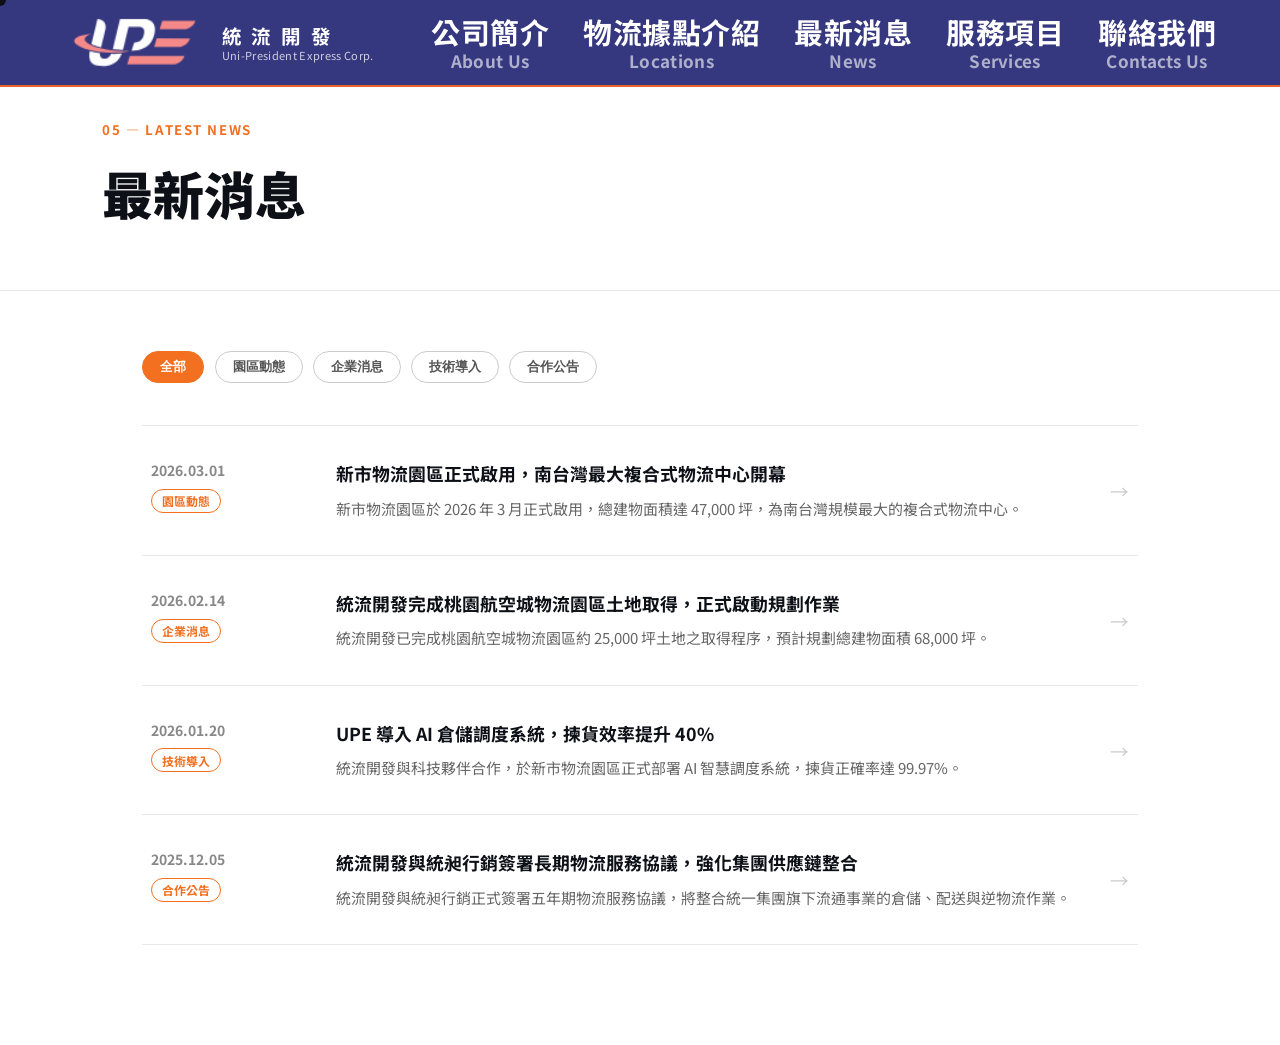
==== news.html @ 0b2dd9fd "Redesign news section: separate page, remove modal, add filter - Replace modal popup with news.html " ====
<!DOCTYPE html>
<html lang="zh-TW">
<head>
    <meta charset="UTF-8">
    <meta name="viewport" content="width=device-width, initial-scale=1.0">
    <title>最新消息 | 統流開發</title>
    <link rel="preconnect" href="https://fonts.googleapis.com">
    <link rel="preconnect" href="https://fonts.gstatic.com" crossorigin>
    <link href="https://fonts.googleapis.com/css2?family=Noto+Sans+TC:wght@300;400;500;700;900&display=swap" rel="stylesheet">
    <link rel="stylesheet" href="style.css">
    <style>
        .news-page-hero {
            padding: 120px 8% 60px;
            border-bottom: 1px solid #e5e7eb;
        }
        .news-page-hero .section-tag {
            font-size: 0.78rem;
            font-weight: 700;
            letter-spacing: 0.12em;
            color: var(--accent-orange);
            display: block;
            margin-bottom: 1rem;
        }
        .news-page-hero h1 {
            font-size: 3rem;
            font-weight: 900;
            color: var(--text-main);
        }
        .news-page-body {
            padding: 60px 8% 100px;
            max-width: 1200px;
            margin: 0 auto;
        }
        .news-filter {
            display: flex;
            gap: 0.6rem;
            margin-bottom: 2.5rem;
            flex-wrap: wrap;
        }
        .news-filter-btn {
            font-size: 0.78rem;
            font-weight: 700;
            padding: 0.35rem 1rem;
            border-radius: 20px;
            border: 1px solid #ccc;
            background: transparent;
            color: #555;
            cursor: pointer;
            transition: all 0.2s;
        }
        .news-filter-btn.active,
        .news-filter-btn:hover {
            background: var(--accent-orange);
            border-color: var(--accent-orange);
            color: #fff;
        }
        .news-full-list { list-style: none; padding: 0; }
        .news-full-item {
            border-bottom: 1px solid #e5e7eb;
        }
        .news-full-item:first-child { border-top: 1px solid #e5e7eb; }
        .news-full-link {
            display: flex;
            align-items: flex-start;
            gap: 1.5rem;
            padding: 2rem 0.5rem;
            text-decoration: none;
            color: inherit;
            transition: background 0.2s;
        }
        .news-full-link:hover { background: #f8f8f8; }
        .news-full-meta {
            flex: 0 0 160px;
            display: flex;
            flex-direction: column;
            gap: 0.5rem;
        }
        .news-full-date {
            font-size: 0.82rem;
            font-weight: 700;
            color: #888;
        }
        .news-full-tag {
            display: inline-block;
            font-size: 0.7rem;
            font-weight: 700;
            color: var(--accent-orange);
            border: 1px solid var(--accent-orange);
            padding: 0.15rem 0.6rem;
            border-radius: 20px;
            white-space: nowrap;
            width: fit-content;
        }
        .news-full-content { flex: 1; }
        .news-full-title {
            font-size: 1.05rem;
            font-weight: 700;
            color: var(--text-main);
            margin-bottom: 0.5rem;
            line-height: 1.5;
        }
        .news-full-excerpt {
            font-size: 0.88rem;
            color: #666;
            line-height: 1.7;
        }
        .news-full-arrow {
            flex: 0 0 auto;
            font-size: 1.1rem;
            color: #ccc;
            align-self: center;
            transition: color 0.2s, transform 0.2s;
        }
        .news-full-link:hover .news-full-arrow {
            color: var(--accent-orange);
            transform: translateX(4px);
        }

        /* Article Detail */
        .news-article {
            display: none;
            padding: 60px 8% 100px;
            max-width: 860px;
            margin: 0 auto;
        }
        .news-article.active { display: block; }
        .news-article-back {
            display: inline-block;
            font-size: 0.82rem;
            font-weight: 700;
            color: var(--accent-blue);
            text-decoration: none;
            margin-bottom: 2.5rem;
            letter-spacing: 0.05em;
        }
        .news-article-back:hover { color: var(--accent-orange); }
        .news-article-date { font-size: 0.82rem; color: #888; font-weight: 700; margin-bottom: 0.5rem; }
        .news-article-tag {
            display: inline-block;
            font-size: 0.7rem;
            font-weight: 700;
            color: var(--accent-orange);
            border: 1px solid var(--accent-orange);
            padding: 0.15rem 0.6rem;
            border-radius: 20px;
            margin-bottom: 1.5rem;
        }
        .news-article h2 {
            font-size: 1.8rem;
            font-weight: 900;
            line-height: 1.4;
            margin-bottom: 2rem;
            color: var(--text-main);
        }
        .news-article-body {
            font-size: 1rem;
            line-height: 1.9;
            color: #333;
            border-top: 2px solid var(--accent-orange);
            padding-top: 2rem;
        }

        @media (max-width: 768px) {
            .news-page-hero { padding: 100px 5% 40px; }
            .news-page-hero h1 { font-size: 2rem; }
            .news-page-body { padding: 40px 5% 80px; }
            .news-full-link { flex-wrap: wrap; gap: 0.8rem; }
            .news-full-meta { flex: 1 1 100%; flex-direction: row; align-items: center; gap: 1rem; }
            .news-full-arrow { display: none; }
            .news-article { padding: 40px 5% 80px; }
            .news-article h2 { font-size: 1.3rem; }
        }
    </style>
</head>
<body>

    <div id="custom-cursor"></div>

    <nav>
        <div class="logo-container">
            <img src="images/logo2.png" alt="統流開發 UPE" class="logo-img">
            <div class="logo-text">
                <span class="logo-zh">統 流 開 發</span>
                <span class="logo-en">Uni-President Express Corp.</span>
            </div>
        </div>
        <div class="nav-menu" id="nav-menu">
            <a href="index.html#about"><span class="nav-zh">公司簡介</span><span class="nav-en">About Us</span></a>
            <a href="index.html#locations"><span class="nav-zh">物流據點介紹</span><span class="nav-en">Locations</span></a>
            <a href="news.html"><span class="nav-zh">最新消息</span><span class="nav-en">News</span></a>
            <a href="index.html#tech"><span class="nav-zh">服務項目</span><span class="nav-en">Services</span></a>
            <a href="index.html#contact"><span class="nav-zh">聯絡我們</span><span class="nav-en">Contacts Us</span></a>
        </div>
        <button id="nav-toggle" class="nav-toggle" aria-label="開啟選單">
            <span></span>
            <span></span>
            <span></span>
        </button>
    </nav>

    <!-- News List View -->
    <div id="news-list-view">
        <div class="news-page-hero">
            <span class="section-tag">05 — LATEST NEWS</span>
            <h1>最新消息</h1>
        </div>
        <div class="news-page-body">
            <div class="news-filter">
                <button class="news-filter-btn active" data-filter="all">全部</button>
                <button class="news-filter-btn" data-filter="園區動態">園區動態</button>
                <button class="news-filter-btn" data-filter="企業消息">企業消息</button>
                <button class="news-filter-btn" data-filter="技術導入">技術導入</button>
                <button class="news-filter-btn" data-filter="合作公告">合作公告</button>
            </div>
            <ul class="news-full-list">
                <li class="news-full-item" data-category="園區動態">
                    <a href="#n1" class="news-full-link">
                        <div class="news-full-meta">
                            <span class="news-full-date">2026.03.01</span>
                            <span class="news-full-tag">園區動態</span>
                        </div>
                        <div class="news-full-content">
                            <div class="news-full-title">新市物流園區正式啟用，南台灣最大複合式物流中心開幕</div>
                            <div class="news-full-excerpt">新市物流園區於 2026 年 3 月正式啟用，總建物面積達 47,000 坪，為南台灣規模最大的複合式物流中心。</div>
                        </div>
                        <span class="news-full-arrow">→</span>
                    </a>
                </li>
                <li class="news-full-item" data-category="企業消息">
                    <a href="#n2" class="news-full-link">
                        <div class="news-full-meta">
                            <span class="news-full-date">2026.02.14</span>
                            <span class="news-full-tag">企業消息</span>
                        </div>
                        <div class="news-full-content">
                            <div class="news-full-title">統流開發完成桃園航空城物流園區土地取得，正式啟動規劃作業</div>
                            <div class="news-full-excerpt">統流開發已完成桃園航空城物流園區約 25,000 坪土地之取得程序，預計規劃總建物面積 68,000 坪。</div>
                        </div>
                        <span class="news-full-arrow">→</span>
                    </a>
                </li>
                <li class="news-full-item" data-category="技術導入">
                    <a href="#n3" class="news-full-link">
                        <div class="news-full-meta">
                            <span class="news-full-date">2026.01.20</span>
                            <span class="news-full-tag">技術導入</span>
                        </div>
                        <div class="news-full-content">
                            <div class="news-full-title">UPE 導入 AI 倉儲調度系統，揀貨效率提升 40%</div>
                            <div class="news-full-excerpt">統流開發與科技夥伴合作，於新市物流園區正式部署 AI 智慧調度系統，揀貨正確率達 99.97%。</div>
                        </div>
                        <span class="news-full-arrow">→</span>
                    </a>
                </li>
                <li class="news-full-item" data-category="合作公告">
                    <a href="#n4" class="news-full-link">
                        <div class="news-full-meta">
                            <span class="news-full-date">2025.12.05</span>
                            <span class="news-full-tag">合作公告</span>
                        </div>
                        <div class="news-full-content">
                            <div class="news-full-title">統流開發與統昶行銷簽署長期物流服務協議，強化集團供應鏈整合</div>
                            <div class="news-full-excerpt">統流開發與統昶行銷正式簽署五年期物流服務協議，將整合統一集團旗下流通事業的倉儲、配送與逆物流作業。</div>
                        </div>
                        <span class="news-full-arrow">→</span>
                    </a>
                </li>
            </ul>
        </div>
    </div>

    <!-- Article Detail Views -->
    <div id="n1" class="news-article">
        <a href="news.html" class="news-article-back">← 返回最新消息</a>
        <div class="news-article-date">2026.03.01</div>
        <span class="news-article-tag">園區動態</span>
        <h2>新市物流園區正式啟用，南台灣最大複合式物流中心開幕</h2>
        <div class="news-article-body">
            <p>新市物流園區於 2026 年 3 月正式啟用，總建物面積達 47,000 坪，為南台灣規模最大的複合式物流中心。園區整合常溫、低溫與電商倉儲功能，並全面導入自動化設備，預計每日可處理逾 50 萬件貨物，大幅提升區域物流效能。</p>
        </div>
    </div>

    <div id="n2" class="news-article">
        <a href="news.html" class="news-article-back">← 返回最新消息</a>
        <div class="news-article-date">2026.02.14</div>
        <span class="news-article-tag">企業消息</span>
        <h2>統流開發完成桃園航空城物流園區土地取得，正式啟動規劃作業</h2>
        <div class="news-article-body">
            <p>統流開發已完成桃園航空城物流園區約 25,000 坪土地之取得程序，預計規劃總建物面積 68,000 坪，鄰近桃園國際機場，可提供空陸聯運服務，目標於 2028 年竣工啟用。</p>
        </div>
    </div>

    <div id="n3" class="news-article">
        <a href="news.html" class="news-article-back">← 返回最新消息</a>
        <div class="news-article-date">2026.01.20</div>
        <span class="news-article-tag">技術導入</span>
        <h2>UPE 導入 AI 倉儲調度系統，揀貨效率提升 40%</h2>
        <div class="news-article-body">
            <p>統流開發與科技夥伴合作，於新市物流園區正式部署 AI 智慧調度系統，透過即時資料分析優化貨物動線配置，揀貨正確率達 99.97%，整體作業效率較傳統模式提升約 40%。</p>
        </div>
    </div>

    <div id="n4" class="news-article">
        <a href="news.html" class="news-article-back">← 返回最新消息</a>
        <div class="news-article-date">2025.12.05</div>
        <span class="news-article-tag">合作公告</span>
        <h2>統流開發與統昶行銷簽署長期物流服務協議，強化集團供應鏈整合</h2>
        <div class="news-article-body">
            <p>統流開發與統昶行銷正式簽署五年期物流服務協議，將整合統一集團旗下流通事業的倉儲、配送與逆物流作業，預計可降低整體供應鏈成本約 18%，並提升門市補貨準時率至 99% 以上。</p>
        </div>
    </div>

    <script>
        // 游標
        const cursor = document.getElementById('custom-cursor');
        document.addEventListener('mousemove', (e) => {
            cursor.style.left = e.clientX + 'px';
            cursor.style.top = e.clientY + 'px';
        });

        // 漢堡選單
        const navToggle = document.getElementById('nav-toggle');
        const navMenu   = document.getElementById('nav-menu');
        const navEl     = document.querySelector('nav');
        if (navToggle && navMenu) {
            navToggle.addEventListener('click', () => {
                const isOpen = navMenu.classList.toggle('open');
                navToggle.classList.toggle('open', isOpen);
                if (navEl) navEl.classList.toggle('menu-open', isOpen);
                navToggle.setAttribute('aria-expanded', String(isOpen));
                document.body.style.overflow = isOpen ? 'hidden' : '';
            });
            navMenu.querySelectorAll('a').forEach(link => {
                link.addEventListener('click', () => {
                    navMenu.classList.remove('open');
                    navToggle.classList.remove('open');
                    if (navEl) navEl.classList.remove('menu-open');
                    document.body.style.overflow = '';
                });
            });
        }

        // Hash routing: show article or list
        function route() {
            const hash = window.location.hash;
            const listView = document.getElementById('news-list-view');
            const articles = document.querySelectorAll('.news-article');
            const target = hash ? document.querySelector(hash + '.news-article') : null;

            if (target) {
                listView.style.display = 'none';
                articles.forEach(a => a.classList.remove('active'));
                target.classList.add('active');
                window.scrollTo(0, 0);
            } else {
                listView.style.display = '';
                articles.forEach(a => a.classList.remove('active'));
            }
        }

        window.addEventListener('hashchange', route);
        route();

        // Category filter
        document.querySelectorAll('.news-filter-btn').forEach(btn => {
            btn.addEventListener('click', () => {
                document.querySelectorAll('.news-filter-btn').forEach(b => b.classList.remove('active'));
                btn.classList.add('active');
                const filter = btn.dataset.filter;
                document.querySelectorAll('.news-full-item').forEach(item => {
                    item.style.display = (filter === 'all' || item.dataset.category === filter) ? '' : 'none';
                });
            });
        });
    </script>
</body>
</html>
---- style.css ----
html {
    font-size: 17px;
    overflow-x: hidden; /* 根層級鎖住橫向溢出，所有尺寸無右側白邊 */
    max-width: 100%;
}

:root {
    --bg-color: #FFFFFF;
    --text-main: #0D1117;
    --accent-blue: #1A3E96;
    --accent-orange: #F37021;
    --text-secondary: #64748B;
    --border-light: rgba(0,0,0,0.08);
    --transition-smooth: all 0.6s cubic-bezier(0.16, 1, 0.3, 1);
}

* { margin: 0; padding: 0; box-sizing: border-box; cursor: none; }

body {
    background-color: var(--bg-color);
    color: var(--text-main);
    font-family: 'Noto Sans TC', sans-serif;
    overflow-x: hidden;
    max-width: 100%;
    width: 100%;
    -webkit-font-smoothing: antialiased;
}

main {
    width: 100%;
    overflow-x: hidden;
}

/* ── Custom Cursor ── */
#custom-cursor {
    position: fixed; width: 12px; height: 12px;
    background: var(--text-main); border-radius: 50%;
    pointer-events: none; z-index: 10000;
    transition: transform 0.15s ease-out;
    transform: translate(-50%, -50%);
}
#custom-cursor.hovered {
    transform: translate(-50%, -50%) scale(6);
    mix-blend-mode: difference; background: white;
}

/* ── Nav ── */
nav {
    position: fixed; top: 0; width: 100%; padding: 0.6rem 5%; min-height: 68px;
    display: flex; justify-content: space-between; align-items: center;
    z-index: 1000; background: rgba(48,50,123,0.97);
    backdrop-filter: blur(15px);
    border-bottom: 2px solid #E8622A;
    color: #FFFFFF;
}
.logo-container { height: 65px; display: flex; align-items: center; gap: 0.8rem; }
.logo-img { height: 60px; width: auto; object-fit: contain; mix-blend-mode: screen; display: block; }
.logo-text { display: flex; flex-direction: column; justify-content: center; }
.logo-zh { font-size: 1.15rem; font-weight: 700; color: #FFFFFF; letter-spacing: 0.15em; line-height: 1.3; }
.logo-en { font-size: 0.65rem; color: rgba(255,255,255,0.75); letter-spacing: 0.03em; line-height: 1.3; }
.nav-menu { display: flex; gap: 2rem; font-weight: 700; letter-spacing: 0.5px; }
.nav-menu a { text-decoration: none; color: #FFFFFF; transition: 0.3s; position: relative; display: flex; flex-direction: column; align-items: center; }
.nav-menu a .nav-zh { font-size: 1.7rem; line-height: 1.3; }
.nav-menu a .nav-en { font-size: 1rem; line-height: 1.3; opacity: 0.6; letter-spacing: 0.3px; }
.nav-menu a::after { content: ''; position: absolute; bottom: -5px; left: 0; width: 0; height: 2px; background: var(--accent-orange); transition: 0.3s; }
.nav-menu a:hover::after { width: 100%; }

/* ── Nav Toggle (Hamburger) ── */
.nav-toggle {
    display: none;
    flex-direction: column;
    justify-content: space-between;
    width: 28px;
    height: 20px;
    background: none;
    border: none;
    padding: 0;
    z-index: 1001;
    cursor: pointer;
    flex-shrink: 0;
}
.nav-toggle span {
    display: block;
    width: 100%;
    height: 2px;
    background: #FFFFFF;
    transition: all 0.3s ease;
    transform-origin: center;
}
.nav-toggle.open span:nth-child(1) { transform: translateY(9px) rotate(45deg); }
.nav-toggle.open span:nth-child(2) { opacity: 0; transform: scaleX(0); }
.nav-toggle.open span:nth-child(3) { transform: translateY(-9px) rotate(-45deg); }

/* Mobile fullscreen nav overlay */
nav.menu-open { z-index: 9000; }   /* 提升整個 nav 的堆疊層級，確保 overlay 蓋過所有頁面元素 */

.nav-menu.open {
    display: flex !important;
    position: fixed;
    top: 0;
    left: 0;
    width: 100%;
    height: 100vh;          /* 舊瀏覽器 fallback */
    height: 100dvh;         /* 現代瀏覽器：動態視窗高度，修正 iOS Safari 底部工具列問題 */
    background: rgba(48,50,123,0.98);
    backdrop-filter: blur(20px);
    -webkit-backdrop-filter: blur(20px);
    flex-direction: column;
    justify-content: center;
    align-items: center;
    gap: 2.5rem;
    z-index: 1000;          /* 在 nav.menu-open (9000) 的 stacking context 內 */
    font-size: 1.5rem;
    overflow-y: auto;
}
.nav-menu.open a { letter-spacing: 1px; }
.nav-menu.open a .nav-zh { font-size: 1.4rem; }
.nav-menu.open a .nav-en { font-size: 1rem; }

/* ── Global Section ── */
section { padding: 140px 10%; }
.section-tag {
    font-size: 0.8rem; font-weight: 600; color: #E8622A;
    margin-bottom: 1.5rem; display: block; letter-spacing: 0.2em; text-transform: uppercase;
}

/* ── Section 交替背景色 ── */
#about      { background: #FFFFFF; position: relative; }
#philosophy { background: #EEF2F7; position: relative; }
#news       { background: #FFFFFF; position: relative; }
#locations  { background: #EEF2F7; position: relative; }
.image-break { background: #1B2E4B; }

/* ── 品牌色漸層分隔線（以 div.section-divider 實作，絕對定位至 section 頂部） ── */
.section-divider {
    position: absolute;
    top: 0; left: 0; right: 0;
    height: 2px;
    background: linear-gradient(to right, #E8622A, #1B2E4B, transparent);
}

/* ── Section 標題色條容器 ── */
.section-header {
    padding-left: 20px;
    margin-bottom: 0;
}
.sh-orange { border-left: 4px solid #E8622A; }
.sh-blue   { border-left: 4px solid #1B2E4B; }

/* ── 1. Hero — Full Viewport Image ── */
.hero {
    position: relative;
    width: 100%;
    height: 100vh;
    min-height: 600px;
    overflow: hidden;
    padding: 0; /* 覆蓋全域 section { padding: 140px 10% }，避免左右白邊 */
}

/* 滿版背景圖 */
.hero-bg {
    position: absolute;
    inset: 0;
    width: 100%; height: 100%;
    object-fit: cover;
    object-position: center;
    z-index: 0;
}

/* 右側漸層遮罩，讓標題文字可讀 */
.hero-overlay {
    position: absolute;
    inset: 0;
    background: linear-gradient(
        to right,
        rgba(10, 20, 60, 0.55) 0%,
        rgba(10, 20, 60, 0.1) 55%,
        transparent 100%
    );
    z-index: 1;
}

/* 左側漸層遮罩（::before 偽元素，讓標題文字清晰可讀） */
.hero::before {
    content: '';
    position: absolute;
    top: 0;
    left: 0;
    width: 70%;
    height: 100%;
    background: linear-gradient(
        to right,
        rgba(10, 30, 60, 0.75) 0%,
        rgba(10, 30, 60, 0.45) 50%,
        transparent 100%
    );
    z-index: 1;
    pointer-events: none;
}

/* 標題：左側，錨定於視窗上方 1/3 處 */
.hero-title {
    position: absolute;
    top: 50%;
    left: max(60px, 6%);
    transform: translateY(-40%);
    text-align: left;
    z-index: 2;
    max-width: 100%;
    overflow: hidden;
    padding-left: 24px;
    padding-right: 24px;
    box-sizing: border-box;
}
.hero-title h1 {
    font-family: 'Noto Sans TC', sans-serif;
    font-size: clamp(1.6rem, 8vw, 4rem);
    font-weight: 900;
    line-height: 0.95;
    letter-spacing: -0.01em;
    text-transform: uppercase;
    color: #FFFFFF;
    text-shadow: 2px 2px 20px rgba(0,0,0,0.5);
}
.hero-line {
    display: block;
}
.hero-highlight {
    color: #3D9BE9;
    -webkit-text-fill-color: #3D9BE9;
    background: none;
    text-shadow: 0 0 40px rgba(61,155,233,0.5);
}

/* 底部白框資訊列 */
.hero-info-box {
    position: absolute;
    bottom: 2.5rem;
    left: 5%;
    right: 5%;
    z-index: 2;
    display: flex;
    align-items: center;
    gap: 2rem;
    background: rgba(255, 255, 255, 0.15);
    backdrop-filter: blur(16px);
    -webkit-backdrop-filter: blur(16px);
    border: 1px solid rgba(255, 255, 255, 0.45);
    border-radius: 16px;
    padding: 1.5rem 2rem;
    color: white;
}
.hero-subtitle {
    flex: 1;
    font-size: 0.9rem;
    font-weight: 700;
    line-height: 1.8;
    color: rgba(255, 255, 255, 0.88);
    border-right: 1px solid rgba(255,255,255,0.3);
    padding-right: 2rem;
    margin: 0;
}
.hero-stats {
    display: flex;
    gap: 2rem;
    flex-shrink: 0;
}

/* ── 2. About — Editorial Alternating Sections ── */
#about {
    padding: 140px 8%;
}
.editorial-section {
    display: grid;
    grid-template-columns: 1fr 1fr;
    gap: 6rem;
    align-items: center;
    margin-bottom: 100px;
}
.editorial-section:last-child { margin-bottom: 0; }

.editorial-01 .editorial-text { order: 1; }
.editorial-01 .editorial-image { order: 2; }
.editorial-02 .editorial-image { order: 1; }
.editorial-02 .editorial-text { order: 2; }

.editorial-text h2 {
    font-size: 2.2rem;
    line-height: 1.2;
    margin-bottom: 2rem;
    font-weight: 900;
}
.editorial-accent {
    color: var(--accent-blue);
    font-family: 'Noto Sans TC', sans-serif;
    font-style: italic;
    font-weight: 700;
}
.editorial-text p {
    font-size: 1.05rem;
    line-height: 2;
    color: var(--text-secondary);
    margin-bottom: 1.5rem;
}
.editorial-sub {
    font-size: 0.95rem;
    opacity: 0.6;
}

.editorial-image {
    border-radius: 12px;
    overflow: hidden;
    box-shadow: 0 20px 60px rgba(0,0,0,0.08);
}
.editorial-image img {
    width: 100%;
    height: 100%;
    object-fit: cover;
    display: block;
    aspect-ratio: 4/3;
    transition: transform 0.6s cubic-bezier(0.16, 1, 0.3, 1);
}
.editorial-image:hover img {
    transform: scale(1.05);
}

.mission-badge {
    margin-top: 2rem;
    padding: 1.5rem 2rem;
    background: #F8FAFC;
    border-left: 4px solid var(--accent-orange);
    font-size: 1.4rem;
    font-weight: 500;
    line-height: 1.6;
}
.highlight {
    color: var(--accent-blue);
    font-weight: 700;
    border-bottom: 4px solid rgba(243,112,33,0.2);
}

.editorial-list {
    list-style: disc;
    padding-left: 1.5rem;
    margin-top: 1.5rem;
}
.editorial-list li {
    font-size: 1.05rem;
    line-height: 2;
    color: var(--text-secondary);
    margin-bottom: 0.3rem;
}

.about-badges {
    display: flex;
    gap: 1rem;
    margin-top: 1.5rem;
}
.about-badge-item {
    font-size: 2rem;
    font-weight: 900;
    font-family: 'Noto Sans TC', sans-serif;
    color: var(--accent-blue);
    padding: 0.5rem 1.5rem;
    border: 2px solid var(--border-light);
    border-radius: 8px;
    letter-spacing: 1px;
}

/* ── 3. Accordion — Philosophy / Specs ── */
.accordion-section {
    padding: 140px 10%;
}
.accordion-section .section-tag {
    margin-bottom: 2rem;
}
.accordion-list {
    border-top: 1px solid var(--border-light);
}
.accordion-item {
    border-bottom: 1px solid var(--border-light);
}
.accordion-header {
    width: 100%;
    display: flex;
    justify-content: space-between;
    align-items: center;
    padding: 2rem 0;
    background: none;
    border: none;
    font-family: inherit;
    cursor: pointer;
    transition: var(--transition-smooth);
}
.accordion-header:hover {
    padding-left: 1rem;
}
.accordion-title {
    font-size: 1.8rem;
    font-weight: 700;
    color: var(--text-main);
    letter-spacing: 1px;
}
.accordion-icon {
    font-size: 2rem;
    font-weight: 300;
    color: var(--text-secondary);
    transition: transform 0.4s cubic-bezier(0.16, 1, 0.3, 1);
    line-height: 1;
    width: 40px;
    height: 40px;
    display: flex;
    align-items: center;
    justify-content: center;
    flex-shrink: 0;
}
.accordion-item.open .accordion-icon {
    transform: rotate(45deg);
}
.accordion-body {
    max-height: 0;
    overflow: hidden;
    transition: max-height 0.5s cubic-bezier(0.16, 1, 0.3, 1), padding 0.5s cubic-bezier(0.16, 1, 0.3, 1);
    padding: 0 0;
}
.accordion-item.open .accordion-body {
    max-height: 200px;
    padding: 0 0 2rem 0;
}
.accordion-body p {
    font-size: 1.1rem;
    line-height: 1.8;
    color: var(--text-secondary);
    max-width: 600px;
}

/* ── 4. Full-Width Image Break ── */
.image-break {
    position: relative;
    padding: 0;
    height: 50vh;
    min-height: 350px;
    overflow: hidden;
}
.image-break img {
    width: 100%;
    height: 100%;
    object-fit: cover;
    display: block;
}
.image-break-overlay {
    position: absolute;
    inset: 0;
    background: rgba(26, 62, 150, 0.15);
    pointer-events: none;
}

/* ── 5. Tech Gallery (marquee — unchanged) ── */
.tech-gallery { background: var(--text-main); color: white; overflow: hidden; padding: 100px 0; }
.tech-gallery h2 { text-align: center; font-size: 2.5rem; margin-bottom: 3rem; }
.tech-gallery .section-tag { text-align: center; color: var(--accent-orange); }

/* ── Facility Carousel ── */
.facility-carousel { position: relative; overflow: hidden; }
.facility-track { display: grid; }
.facility-slide {
    grid-area: 1 / 1;
    display: flex; flex-direction: column; align-items: center;
    gap: 1.5rem; padding: 0 2rem 1rem;
    opacity: 0; transition: opacity 0.8s ease;
    pointer-events: none;
}
.facility-slide.active { opacity: 1; pointer-events: auto; }
.facility-slide img {
    width: 100%; max-height: 420px; object-fit: cover;
    border-radius: 12px;
}
.facility-slide h4 {
    font-size: 1.4rem; font-weight: 700; color: var(--text-primary);
    margin: 0; text-align: center;
}
.facility-slide p {
    font-size: 1rem; color: var(--text-secondary);
    text-align: center; max-width: 600px; margin: 0;
}
.facility-dots {
    display: flex; justify-content: center; gap: 0.5rem; margin-top: 1.5rem;
}
.facility-dot {
    width: 8px; height: 8px; border-radius: 50%;
    background: rgba(255,255,255,0.3); cursor: pointer;
    transition: background 0.3s, transform 0.3s;
}
.facility-dot.active { background: var(--accent-orange); transform: scale(1.3); }

/* ── 6. Locations ── */
.locations-container { display: grid; grid-template-columns: 1fr 0.6fr 1.4fr; gap: 2rem; align-items: center; }
.location-list { display: flex; flex-direction: column; gap: 0.5rem; }
.park-card {
    background: white; padding: 1.2rem; border: 1px solid var(--border-light);
    border-radius: 4px; display: flex; justify-content: space-between; align-items: center;
    transition: var(--transition-smooth); text-decoration: none; color: inherit;
}
.park-card:hover, .park-card.active {
    border-color: var(--accent-orange); transform: translateX(10px);
    background: #fdfdfd; box-shadow: 0 10px 30px rgba(0,0,0,0.05);
}
.park-name h4 { font-size: 1rem; margin-bottom: 0; }
.park-en { flex: 1; font-size: 0.78rem; color: var(--text-secondary); text-align: center; padding: 0 0.5rem; }
.badge { font-size: 0.7rem; font-weight: 700; padding: 0.3rem 0.6rem; border-radius: 20px; background: #F1F5F9; }
.badge.highlight { background: var(--accent-orange); color: white; }

/* ── Taiwan Map ── */
.map-wrapper {
    display: flex;
    flex-direction: column;
    align-items: center;
    justify-content: flex-start;
    padding: 0;
}
#taiwan-svg {
    width: 100%;
    max-width: 260px;
    height: auto;
    overflow: visible;
    filter: drop-shadow(0 16px 36px rgba(0,0,0,0.07));
    display: block;
    margin: 0 auto;
}

.region-path {
    fill: #6B7280; stroke: #FFFFFF; stroke-width: 1.5; stroke-linejoin: round; stroke-linecap: round; opacity: 1;
    transition: fill 0.35s ease, opacity 0.4s ease, filter 0.4s ease;
}
.region-path[data-city] { cursor: pointer; }
.region-path:not([data-city]) { cursor: default; }

#taiwan-svg.hl-north:not(.has-active-city)   .region-path.north   { fill: #A0B6D8; }
#taiwan-svg.hl-central:not(.has-active-city) .region-path.central { fill: #94A3B8; }
#taiwan-svg.hl-south:not(.has-active-city)   .region-path.south   { fill: #F8B48D; }
#taiwan-svg.hl-east:not(.has-active-city)    .region-path.east    { fill: #7DD3FC; }

.region-path.active-city {
    fill: #1A3E96 !important; fill-opacity: 1 !important; opacity: 1 !important;
    filter: drop-shadow(0 0 5px rgba(26, 62, 150, 0.4)); transition: all 0.4s ease; z-index: 10;
}
#taiwan-svg.has-active-city .region-path:not(.active-city) { fill: #9CA3AF; opacity: 0.85; }

/* ── Park Detail Panel ── */
#park-detail-section {
    display: none; flex-direction: column; gap: 1.2rem;
    opacity: 0; transform: translateY(20px);
    transition: opacity 0.6s ease, transform 0.6s cubic-bezier(0.16, 1, 0.3, 1);
}
#park-detail-section.active-detail { display: flex; }
#park-detail-section.fade-in { opacity: 1; transform: translateY(0); }

.detail-text-col { display: flex; flex-direction: column; }

.detail-nav-row {
    display: flex;
    align-items: center;
    gap: 0.8rem;
}
.detail-header-text { flex: 1; min-width: 0; }
.detail-header h3 { font-size: 1.6rem; color: var(--accent-blue); font-weight: 900; }
.detail-header p { color: var(--text-secondary); font-size: 0.85rem; margin-top: 0.3rem; font-family: 'Noto Sans TC', sans-serif; }

.park-nav {
    flex-shrink: 0;
    width: 36px; height: 36px;
    border-radius: 50%;
    border: 1px solid var(--border-light);
    background: white;
    font-size: 1.4rem;
    line-height: 1;
    color: var(--text-main);
    cursor: pointer;
    display: flex; align-items: center; justify-content: center;
    transition: background 0.2s ease, color 0.2s ease, border-color 0.2s ease;
    box-shadow: 0 2px 8px rgba(0,0,0,0.06);
}
.park-nav:hover { background: var(--accent-blue); color: white; border-color: var(--accent-blue); }

.detail-stats-container { display: flex; gap: 3rem; margin-top: 1rem; padding-top: 1rem; border-top: 1px solid rgba(0,0,0,0.06); }
.stat-card { display: flex; flex-direction: column; align-items: flex-start; }
.stat-card .label { font-size: 0.75rem; font-weight: 700; color: var(--text-secondary); margin-bottom: 0.3rem; text-transform: uppercase; letter-spacing: 0.5px; }
.stat-card .value { font-size: 2.2rem; font-weight: 900; color: var(--text-main); font-family: 'Noto Sans TC', sans-serif; }
.stat-card:last-child .value { color: var(--accent-orange); }

.detail-image-col {
    border-radius: 12px; overflow: hidden;
    box-shadow: 0 10px 30px rgba(0,0,0,0.1); position: relative; background: #E2E8F0;
    width: 100%; height: 450px;
}
.detail-image-col img {
    width: 100%; height: 100%; object-fit: cover;
    background-color: #E2E8F0;
}

.image-nav {
    position: absolute;
    inset: 0;
    display: flex;
    justify-content: space-between;
    align-items: center;
    padding: 0 1rem;
    pointer-events: none;
    opacity: 0;
    transition: opacity 0.3s ease;
}
.detail-image-col:hover .image-nav { opacity: 1; }

.img-nav {
    pointer-events: auto;
    width: 44px; height: 44px;
    border-radius: 999px; border: none;
    background: rgba(255, 255, 255, 0.9);
    color: var(--text-main);
    font-size: 1.5rem;
    display: flex; align-items: center; justify-content: center;
    cursor: pointer;
    backdrop-filter: blur(8px);
    box-shadow: 0 4px 15px rgba(0,0,0,0.15);
    transition: background 0.2s ease, transform 0.2s ease;
}
.img-nav:hover { background: #fff; transform: scale(1.1); }

.img-crossfade { animation: crossFade 0.6s cubic-bezier(0.16, 1, 0.3, 1) forwards; }
@keyframes crossFade {
    0%   { opacity: 0; filter: blur(4px); transform: scale(1.03); }
    100% { opacity: 1; filter: blur(0);   transform: scale(1); }
}

/* ── Swipe Dots Indicator ── */
.swipe-dots {
    display: none; /* 桌面隱藏，mobile media query 開啟 */
    justify-content: center;
    gap: 6px;
    margin-top: 0.6rem;
}
.swipe-dot {
    width: 6px; height: 6px;
    border-radius: 50%;
    background: var(--border-light);
    border: 1px solid rgba(0,0,0,0.15);
    transition: background 0.3s ease, transform 0.3s ease;
    cursor: pointer;
}
.swipe-dot.active {
    background: var(--accent-blue);
    transform: scale(1.3);
}

/* ── 7. Related Links ── */
.related-links { background: #F8FAFC; padding: 2rem 10%; display: flex; align-items: center; border-top: 1px solid var(--border-light); }
.related-links a { font-size: 0.9rem; font-weight: 600; color: var(--accent-blue); text-decoration: underline; transition: color 0.2s; }
.related-links a:hover { color: var(--accent-orange); }

/* ── 8. Footer ── */
.footer {
    padding: 40px 10%;
    background: #0D1117;
    color: white;
    text-align: left;
}
.footer-info {
    display: grid;
    grid-template-columns: repeat(auto-fit, minmax(250px, 1fr));
    gap: 3rem;
    align-items: flex-start;
    text-align: left;
    border-top: 1px solid rgba(255,255,255,0.1);
    padding-top: 2.5rem;
}
.info-col h5 { color: var(--accent-orange); margin-bottom: 0.8rem; font-size: 1rem; }
.info-col p { font-size: 0.9rem; line-height: 2; color: #D4D4D4; }
.contact-grid {
    display: grid;
    grid-template-columns: auto 1fr;
    gap: 0.1rem 0.5rem;
    font-size: 0.9rem;
    line-height: 2;
    color: #D4D4D4;
}
.footer-portal-link {
    display: inline-block;
    margin-top: 0.6rem;
    font-size: 0.82rem;
    color: #AACCFF;
    text-decoration: underline;
    transition: color 0.2s;
}
.footer-portal-link:hover { color: white; }
.footer-copy {
    margin-top: 2.5rem;
    font-size: 0.75rem;
    color: #888888;
    text-align: left;
}

/* ── Floating Contact ── */
.floating-contact {
    position: fixed; bottom: 30px; right: 30px; background: var(--accent-orange); color: white;
    padding: 1rem 2rem; border-radius: 50px; text-decoration: none; font-weight: 700; z-index: 1000;
    box-shadow: 0 10px 30px rgba(243,112,33,0.4); transition: 0.3s;
}
.floating-contact:hover { transform: translateY(-5px); background: var(--accent-blue); }

/* ── Reveal Animation ── */
.reveal-up { opacity: 0; transform: translateY(40px); transition: var(--transition-smooth); }
.reveal-up.active { opacity: 1; transform: translateY(0); }

/* Hero reveal — 保留 hero-title 的垂直置中 transform */
.hero-title.reveal-up { transform: translateY(calc(-40% + 40px)); }
.hero-title.reveal-up.active { transform: translateY(-40%); }

/* ── 平板橫向 / 小筆電 (1025px–1280px) ── */
@media (min-width: 1025px) and (max-width: 1280px) {
    .hero { height: 55vw; max-height: 680px; overflow: hidden; }
    .hero-title h1 { font-size: clamp(2.8rem, 5vw, 3.8rem); }
}

/* ── Responsive ── */
@media (max-width: 1024px) {
    section { padding: 80px 6%; }

    /* Hero */
    .hero-title h1 { font-size: clamp(2.2rem, 5vw, 4rem); }
    .hero-info-box { gap: 1.5rem; padding: 1.2rem 1.5rem; }
    .hero-subtitle { font-size: 0.85rem; }

    /* Nav */
    .nav-menu { display: none; }
    .nav-toggle { display: flex; }

    /* Editorial */
    .editorial-section {
        grid-template-columns: 1fr;
        gap: 2.5rem;
        margin-bottom: 60px;
    }
    .editorial-01 .editorial-text,
    .editorial-01 .editorial-image,
    .editorial-02 .editorial-text,
    .editorial-02 .editorial-image { order: unset; }
    .editorial-text h2 { font-size: 2.2rem; }
    #about { padding: 80px 6%; }

    /* Accordion */
    .accordion-section { padding: 80px 6%; }
    .accordion-title { font-size: 1.3rem; }

    /* Image break */
    .image-break { height: 35vh; min-height: 220px; }

    /* Links */
    .related-links { grid-template-columns: 1fr; }

    /* Locations */
    .locations-container {
        display: flex;
        flex-direction: column;
        gap: 1.5rem;
    }
    .map-wrapper {
        order: 1;
        width: 100%;
        align-items: center;
    }
    #taiwan-svg { max-width: 200px; }
    .location-list {
        order: 2;
        display: flex;
        flex-direction: row;
        overflow-x: auto;
        gap: 0.8rem;
        padding-bottom: 0.5rem;
        -webkit-overflow-scrolling: touch;
        scroll-snap-type: x mandatory;
        -webkit-scroll-snap-type: x mandatory;
        padding-left: 0.5rem;
        padding-right: 0.5rem;
        scrollbar-width: none;
    }
    .location-list::-webkit-scrollbar { display: none; }
    .location-list .park-card {
        min-width: 220px;
        max-width: 260px;
        flex-shrink: 0;
        scroll-snap-align: start;
        transform: none !important;
    }
    #park-detail-section {
        order: 3;
        width: 100%;
    }
    .detail-image-col { height: 250px; }
    .detail-image-col img { width: 100%; height: 100%; object-fit: cover; }

    /* Footer */
    .footer-info { text-align: center; }
}

/* ── 平板直向 (769px–1024px) ── */
@media (min-width: 769px) and (max-width: 1024px) {
    /* Nav：relative 讓 hero 獨立在下方 */
    nav { position: relative; background-color: #30327B; }
    .logo-img { height: 48px; }
    .logo-zh { font-size: 1rem; }
    .logo-en { font-size: 0.6rem; }

    /* Hero */
    .hero { height: 60vw; max-height: 600px; min-height: 400px; overflow: hidden; }
    .hero-bg {
        position: absolute;
        inset: 0;
        width: 100%; height: 100%;
        object-fit: cover;
        object-position: center center;
    }
    .hero-title {
        top: 28%;
        transform: none;
        padding-left: 40px;
        padding-right: 40px;
    }
    .hero-title h1 { font-size: clamp(2.4rem, 5.5vw, 3.5rem); line-height: 1.0; }

    /* 漸層遮罩：左側較寬 */
    .hero::before {
        width: 80%;
        background: linear-gradient(
            to right,
            rgba(10, 30, 60, 0.7) 0%,
            rgba(10, 30, 60, 0.4) 60%,
            transparent 100%
        );
    }
    .hero-overlay {
        background: linear-gradient(
            to right,
            rgba(10, 20, 60, 0.55) 0%,
            rgba(10, 20, 60, 0.1) 55%,
            transparent 100%
        );
    }
}

/* ── Mobile (≤ 768px) ── */
@media (max-width: 768px) {

    /* 隱藏自訂游標（觸控裝置不需要） */
    #custom-cursor { display: none; }

    /* Global — 縮減 section 內距 */
    section { padding: 60px 5%; }

    /* ── Nav ── */
    nav { padding: 0.6rem 5%; position: relative; background-color: #30327B; }
    .logo-container { height: 50px; }
    .logo-img { height: 44px; }
    .logo-text { display: none; }

    /* ── Hero mobile (481px–768px 基準) ── */
    .hero {
        height: 70vw;
        min-height: 360px;
        max-height: 520px;
        overflow: hidden;
        background-color: #1B2E4B;
    }
    .hero-bg {
        position: absolute;
        inset: 0;
        width: 100%;
        height: 100%;
        display: block;
        object-fit: cover;
        object-position: center center;
    }
    .hero-title {
        top: 15%;
        bottom: auto;
        left: 0;
        right: auto;
        width: 100%;
        text-align: left;
        transform: none;
        padding: 0 28px;
        max-width: 100%;
        box-sizing: border-box;
    }
    .hero-title h1 {
        font-size: clamp(1.8rem, 7vw, 2.8rem);
        line-height: 1.05;
        letter-spacing: -0.01em;
        word-break: keep-all;
        white-space: nowrap;
    }
    /* 遮罩：手機版由上到下 */
    .hero-overlay {
        background: linear-gradient(
            to top,
            rgba(10,20,60,0.7) 0%,
            rgba(10,20,60,0.2) 50%,
            transparent 100%
        );
    }
    .hero::before {
        width: 100%;
        height: 50%;
        background: linear-gradient(
            to bottom,
            rgba(10, 30, 60, 0.7) 0%,
            transparent 100%
        );
    }
    .hero-info-box {
        flex-direction: column;
        align-items: flex-start;
        gap: 1rem;
        bottom: 1.5rem;
        left: 4%;
        right: 4%;
        padding: 1.2rem 1.2rem;
    }
    .hero-subtitle {
        border-right: none;
        border-bottom: 1px solid rgba(255,255,255,0.3);
        padding-right: 0;
        padding-bottom: 1rem;
        font-size: 0.85rem;
        width: 100%;
    }
    .hero-stats { gap: 1.5rem; }

    /* ── About ── */
    #about { padding: 60px 5%; }
    .editorial-text h2 { font-size: 1.8rem; }
    .editorial-text p, .editorial-list li { font-size: 0.95rem; }
    .mission-badge { font-size: 1rem; padding: 1rem 1.2rem; }

    /* ── Accordion ── */
    .accordion-section { padding: 60px 5%; }
    .accordion-title { font-size: 1.1rem; }
    .accordion-header { padding: 1.2rem 0; }

    /* ── Image Break ── */
    .image-break { height: 30vh; min-height: 180px; }

    /* ── Tech Gallery ── */
    .tech-gallery { padding: 60px 0; }
    .tech-gallery h2 { font-size: 1.8rem; padding: 0 5%; }
    .tech-gallery .section-tag { padding: 0 5%; }
    .marquee-item { width: 240px; height: 170px; }

    /* ── Locations ── */
    #locations { padding: 60px 5%; }
    #locations h2 { font-size: 1.8rem !important; margin-bottom: 1.5rem !important; }

    /* 手機：一次顯示一張卡片的 carousel
       90vw ≈ section content width（section 左右各 5% padding）
       card = 82vw，padding-right = 8vw，確保最後一張可捲到
       needed: padding-right >= containerWidth - cardWidth = 90vw - 82vw = 8vw ✓ */
    .location-list {
        padding-left: 4vw;
        padding-right: 8vw;
    }
    .location-list .park-card {
        min-width: 82vw;
        max-width: 82vw;
    }

    /* 詳細面板圖片：高度改用 aspect-ratio 自適應 */
    .detail-image-col { height: auto; aspect-ratio: 16/9; }
    .detail-stats-container { gap: 1.5rem; flex-wrap: wrap; }
    .stat-card .value { font-size: 1.6rem; }

    /* 滑動提示指示點 */
    .swipe-dots { display: flex; }
    .swipe-hint { display: flex; }

    /* ── Related Links ── */
    .link-item { padding: 60px 5%; font-size: 1rem; }

    /* ── Footer ── */
    .footer { padding: 40px 5%; }
    .footer-info { grid-template-columns: 1fr; gap: 2rem; }

    /* ── Floating Contact Button ── */
    .floating-contact {
        bottom: 16px;
        right: 16px;
        padding: 0.7rem 1.1rem;
        font-size: 0.78rem;
        border-radius: 40px;
    }
}

/* ── 手機直向 (≤ 480px) ── */
@media (max-width: 480px) {
    .logo-img { height: 36px; }

    .hero {
        height: 85vw;
        min-height: 320px;
        max-height: 480px;
        overflow: hidden;
    }
    .hero-title {
        top: 18%;
        padding: 0 20px;
    }
    .hero-title h1 {
        font-size: clamp(1.5rem, 9vw, 2.2rem);
        white-space: nowrap;
    }
}

/* ── News Modal ── */
.news-modal {
    display: none;
    position: fixed;
    inset: 0;
    z-index: 20000;
    align-items: center;
    justify-content: center;
    padding: 1rem;
    box-sizing: border-box;
}
.news-modal.open { display: flex; }

.news-modal-overlay {
    position: absolute;
    inset: 0;
    background: rgba(10, 15, 40, 0.55);
    backdrop-filter: blur(8px);
    -webkit-backdrop-filter: blur(8px);
}
.news-modal-box {
    position: relative;
    background: white;
    border-radius: 16px;
    padding: 2.5rem;
    width: 100%;
    max-width: 650px;
    max-height: 85vh;
    overflow-y: auto;
    box-shadow: 0 24px 60px rgba(0,0,0,0.18);
    box-sizing: border-box;
    animation: modalIn 0.3s cubic-bezier(0.16, 1, 0.3, 1) forwards;
}
@keyframes modalIn {
    from { opacity: 0; transform: translateY(20px) scale(0.97); }
    to   { opacity: 1; transform: translateY(0) scale(1); }
}
/* Modal 內還原原生游標（覆蓋全局 cursor:none） */
.news-modal-box,
.news-modal-box * { cursor: auto !important; }
.news-modal-close { cursor: pointer !important; }

.news-modal-close {
    position: absolute;
    top: 1.2rem; right: 1.2rem;
    background: none; border: none;
    font-size: 1.1rem; cursor: pointer;
    color: var(--text-secondary);
    width: 32px; height: 32px;
    display: flex; align-items: center; justify-content: center;
    border-radius: 50%;
    transition: background 0.2s;
}
.news-modal-close:hover { background: #f1f5f9; color: var(--text-main); }
.modal-date {
    font-size: 0.8rem; font-weight: 700;
    color: var(--text-secondary);
    margin: 0.6rem 0 1rem;
    font-family: 'Noto Sans TC', sans-serif;
}
#modal-title {
    font-size: 1.4rem; font-weight: 900;
    line-height: 1.4; color: var(--text-main);
    margin-bottom: 1.5rem;
    padding-bottom: 1.5rem;
    border-bottom: 1px solid var(--border-light);
}
.modal-body p {
    font-size: 0.95rem; line-height: 1.9;
    color: var(--text-secondary);
    word-break: break-word;
    overflow-wrap: break-word;
}

@media (max-width: 768px) {
    .news-modal-box { padding: 1.8rem 1.2rem; max-width: 92%; }
    #modal-title { font-size: 1.1rem; }
}

/* ── Latest News ── */
.news-section { padding-bottom: 80px; }
.news-heading { font-size: 3rem; font-weight: 900; margin: 1rem 0 3rem; }

.news-list { list-style: none; padding: 0; }

.news-item {
    border-bottom: 1px solid #e5e7eb;
    transition: background 0.2s;
}
.news-item:first-child { border-top: 1px solid #e5e7eb; }
.news-item:hover { background: #f8f8f8; }

.news-row {
    display: flex;
    align-items: center;
    gap: 1.4rem;
    padding: 1.6rem 0.5rem;
    text-decoration: none;
    color: inherit;
}
.news-date {
    flex: 0 0 110px;
    font-size: 0.82rem;
    font-weight: 700;
    color: #888;
    white-space: nowrap;
}
.news-tag-pill {
    flex: 0 0 auto;
    font-size: 0.7rem;
    font-weight: 700;
    color: var(--accent-orange);
    border: 1px solid var(--accent-orange);
    padding: 0.2rem 0.7rem;
    border-radius: 20px;
    white-space: nowrap;
}
.news-title {
    flex: 1 1 0%;
    min-width: 0;
    font-size: 1rem;
    font-weight: 500;
    color: var(--text-main);
    white-space: nowrap;
    overflow: hidden;
    text-overflow: ellipsis;
}
.news-link {
    flex: 0 0 auto;
    font-size: 0.75rem;
    font-weight: 700;
    color: var(--accent-blue);
    white-space: nowrap;
    letter-spacing: 0.5px;
    transition: color 0.2s;
}
.news-item:hover .news-link { color: var(--accent-orange); }

.news-more-wrap { text-align: right; margin-top: 2rem; }
.news-more-btn {
    display: inline-block;
    font-size: 0.85rem;
    font-weight: 700;
    color: var(--accent-blue);
    border: 1px solid var(--accent-blue);
    padding: 0.6rem 1.6rem;
    border-radius: 4px;
    text-decoration: none;
    letter-spacing: 0.5px;
    transition: background 0.2s, color 0.2s;
}
.news-more-btn:hover { background: var(--accent-blue); color: #fff; }

/* Mobile */
@media (max-width: 768px) {
    .news-section { padding: 60px 5% 60px; }
    .news-heading { font-size: 2rem; }
    .news-row { flex-wrap: wrap; gap: 0.5rem; padding: 1.2rem 0.2rem; }
    .news-title {
        flex: 1 1 100%;
        white-space: normal;
        overflow: visible;
        text-overflow: unset;
        font-size: 0.9rem;
    }
    .news-link { flex: 1 1 100%; }
}
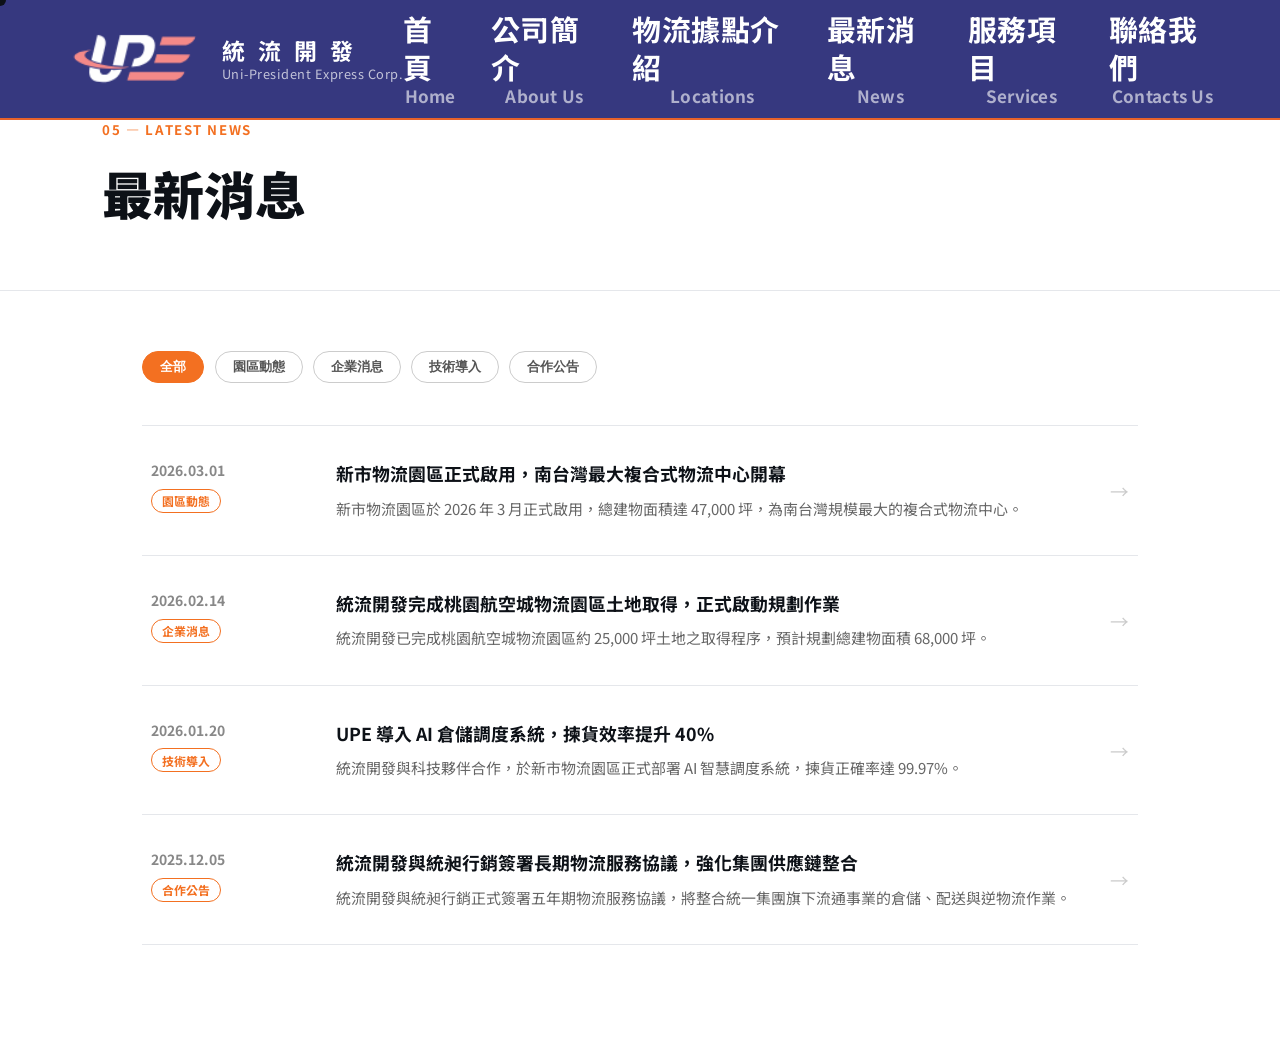
==== commit 261d31f7: "UI: alternating layout, park images, nav, logo, overlays, centering - Add 首頁 Home nav link to both i" ====
--- a/news.html
+++ b/news.html
@@ -185,6 +185,7 @@
             </div>
         </div>
         <div class="nav-menu" id="nav-menu">
+            <a href="index.html"><span class="nav-zh">首頁</span><span class="nav-en">Home</span></a>
             <a href="index.html#about"><span class="nav-zh">公司簡介</span><span class="nav-en">About Us</span></a>
             <a href="index.html#locations"><span class="nav-zh">物流據點介紹</span><span class="nav-en">Locations</span></a>
             <a href="news.html"><span class="nav-zh">最新消息</span><span class="nav-en">News</span></a>
--- a/style.css
+++ b/style.css
@@ -55,9 +55,9 @@
 }
 .logo-container { height: 65px; display: flex; align-items: center; gap: 0.8rem; }
 .logo-img { height: 60px; width: auto; object-fit: contain; mix-blend-mode: screen; display: block; }
-.logo-text { display: flex; flex-direction: column; justify-content: center; }
-.logo-zh { font-size: 1.15rem; font-weight: 700; color: #FFFFFF; letter-spacing: 0.15em; line-height: 1.3; }
-.logo-en { font-size: 0.65rem; color: rgba(255,255,255,0.75); letter-spacing: 0.03em; line-height: 1.3; }
+.logo-text { display: flex; flex-direction: column; justify-content: center; gap: 0.1rem; }
+.logo-zh { font-size: 1.35rem; font-weight: 700; color: #FFFFFF; letter-spacing: 0.18em; line-height: 1.2; white-space: nowrap; }
+.logo-en { font-size: 0.75rem; color: rgba(255,255,255,0.7); letter-spacing: 0.04em; line-height: 1.2; white-space: nowrap; }
 .nav-menu { display: flex; gap: 2rem; font-weight: 700; letter-spacing: 0.5px; }
 .nav-menu a { text-decoration: none; color: #FFFFFF; transition: 0.3s; position: relative; display: flex; flex-direction: column; align-items: center; }
 .nav-menu a .nav-zh { font-size: 1.7rem; line-height: 1.3; }
@@ -167,36 +167,32 @@
     z-index: 0;
 }
 
-/* 右側漸層遮罩，讓標題文字可讀 */
+/* 漸層遮罩：左側暗 */
 .hero-overlay {
     position: absolute;
     inset: 0;
-    background: linear-gradient(
-        to right,
-        rgba(10, 20, 60, 0.55) 0%,
-        rgba(10, 20, 60, 0.1) 55%,
-        transparent 100%
-    );
+    background: linear-gradient(to right, rgba(0,0,0,0.65) 0%, rgba(0,0,0,0.2) 40%, transparent 65%);
     z-index: 1;
 }
 
-/* 左側漸層遮罩（::before 偽元素，讓標題文字清晰可讀） */
-.hero::before {
-    content: '';
+/* 品牌名：右下角固定 */
+.hero-brand {
     position: absolute;
-    top: 0;
-    left: 0;
-    width: 70%;
-    height: 100%;
-    background: linear-gradient(
-        to right,
-        rgba(10, 30, 60, 0.75) 0%,
-        rgba(10, 30, 60, 0.45) 50%,
-        transparent 100%
-    );
-    z-index: 1;
-    pointer-events: none;
-}
+    bottom: 8%;
+    right: 6%;
+    z-index: 2;
+    text-align: right;
+    line-height: 1.2;
+}
+.hero-brand-uni,
+.hero-brand-express {
+    display: block;
+    font-weight: 900;
+    font-size: clamp(1.6rem, 3.5vw, 3rem);
+    text-shadow: 2px 2px 8px rgba(0,0,0,0.8);
+}
+.hero-brand-uni     { color: #3498db; }
+.hero-brand-express { color: #e67e22; }
 
 /* 標題：左側，錨定於視窗上方 1/3 處 */
 .hero-title {
@@ -308,9 +304,7 @@
 }
 
 .editorial-image {
-    border-radius: 12px;
     overflow: hidden;
-    box-shadow: 0 20px 60px rgba(0,0,0,0.08);
 }
 .editorial-image img {
     width: 100%;
@@ -460,38 +454,68 @@
 .tech-gallery h2 { text-align: center; font-size: 2.5rem; margin-bottom: 3rem; }
 .tech-gallery .section-tag { text-align: center; color: var(--accent-orange); }
 
-/* ── Facility Carousel ── */
-.facility-carousel { position: relative; overflow: hidden; }
-.facility-track { display: grid; }
+/* ── Facility Carousel (5-up sliding) ── */
+.facility-carousel {
+    position: relative;
+    padding: 0 8%;  /* match site's standard horizontal rhythm */
+    box-sizing: border-box;
+}
+
+.facility-viewport {
+    overflow: hidden;
+    width: 100%;
+}
+
+.facility-track {
+    display: flex;
+    gap: 16px;
+    width: 100%; /* explicit so children's 100% resolves correctly */
+    box-sizing: border-box;
+}
+
 .facility-slide {
-    grid-area: 1 / 1;
-    display: flex; flex-direction: column; align-items: center;
-    gap: 1.5rem; padding: 0 2rem 1rem;
-    opacity: 0; transition: opacity 0.8s ease;
-    pointer-events: none;
-}
-.facility-slide.active { opacity: 1; pointer-events: auto; }
+    flex: 0 0 calc((100% - 4 * 16px) / 5);
+    min-width: 0;
+    display: flex; flex-direction: column; gap: 0.75rem;
+    flex-shrink: 0;
+}
+
 .facility-slide img {
-    width: 100%; max-height: 420px; object-fit: cover;
-    border-radius: 12px;
+    width: 100%; aspect-ratio: 4 / 3; object-fit: cover;
+    border-radius: 10px;
 }
 .facility-slide h4 {
-    font-size: 1.4rem; font-weight: 700; color: var(--text-primary);
-    margin: 0; text-align: center;
+    font-size: 0.95rem; font-weight: 700;
+    color: #fff; margin: 0;
 }
 .facility-slide p {
-    font-size: 1rem; color: var(--text-secondary);
-    text-align: center; max-width: 600px; margin: 0;
-}
-.facility-dots {
-    display: flex; justify-content: center; gap: 0.5rem; margin-top: 1.5rem;
-}
-.facility-dot {
-    width: 8px; height: 8px; border-radius: 50%;
-    background: rgba(255,255,255,0.3); cursor: pointer;
-    transition: background 0.3s, transform 0.3s;
-}
-.facility-dot.active { background: var(--accent-orange); transform: scale(1.3); }
+    font-size: 0.8rem; color: #fff;
+    line-height: 1.6; margin: 0;
+}
+
+/* Arrows */
+.fac-nav {
+    position: absolute; top: 28%;
+    transform: translateY(-50%);
+    width: 44px; height: 44px; border-radius: 50%;
+    border: 1px solid rgba(255,255,255,0.25);
+    background: rgba(30,30,30,0.6);
+    color: white; font-size: 1.6rem; line-height: 1;
+    display: flex; align-items: center; justify-content: center;
+    cursor: pointer; transition: background 0.2s;
+    z-index: 10; backdrop-filter: blur(4px);
+}
+.fac-nav:hover { background: var(--accent-orange); border-color: var(--accent-orange); }
+.fac-prev { left: 1%; }
+.fac-next { right: 1%; }
+
+/* Mobile: 2 per view */
+@media (max-width: 768px) {
+    .facility-carousel { padding: 0 5%; }
+    .facility-slide { flex: 0 0 calc((100% - 16px) / 2); }
+    .fac-prev { left: 0; }
+    .fac-next { right: 0; }
+}
 
 /* ── 6. Locations ── */
 .locations-container { display: grid; grid-template-columns: 1fr 0.6fr 1.4fr; gap: 2rem; align-items: center; }
@@ -505,8 +529,14 @@
     border-color: var(--accent-orange); transform: translateX(10px);
     background: #fdfdfd; box-shadow: 0 10px 30px rgba(0,0,0,0.05);
 }
-.park-name h4 { font-size: 1rem; margin-bottom: 0; }
-.park-en { flex: 1; font-size: 0.78rem; color: var(--text-secondary); text-align: center; padding: 0 0.5rem; }
+.park-name {
+    flex: 1;
+    display: flex;
+    flex-direction: column;
+    gap: 0.2rem;
+}
+.park-name h4 { font-size: 1rem; margin: 0; }
+.park-en { font-size: 0.78rem; color: var(--text-secondary); }
 .badge { font-size: 0.7rem; font-weight: 700; padding: 0.3rem 0.6rem; border-radius: 20px; background: #F1F5F9; }
 .badge.highlight { background: var(--accent-orange); color: white; }
 
@@ -558,16 +588,23 @@
 .detail-text-col { display: flex; flex-direction: column; }
 
 .detail-nav-row {
+    position: relative;
     display: flex;
     align-items: center;
-    gap: 0.8rem;
-}
-.detail-header-text { flex: 1; min-width: 0; }
+    justify-content: center;
+    min-height: 44px;
+}
+.detail-header-text {
+    text-align: center;
+    padding: 0 56px; /* leave room for abs-positioned arrows */
+    width: 100%;
+}
 .detail-header h3 { font-size: 1.6rem; color: var(--accent-blue); font-weight: 900; }
 .detail-header p { color: var(--text-secondary); font-size: 0.85rem; margin-top: 0.3rem; font-family: 'Noto Sans TC', sans-serif; }
 
 .park-nav {
-    flex-shrink: 0;
+    position: absolute;
+    top: 50%; transform: translateY(-50%);
     width: 36px; height: 36px;
     border-radius: 50%;
     border: 1px solid var(--border-light);
@@ -581,10 +618,12 @@
     box-shadow: 0 2px 8px rgba(0,0,0,0.06);
 }
 .park-nav:hover { background: var(--accent-blue); color: white; border-color: var(--accent-blue); }
-
-.detail-stats-container { display: flex; gap: 3rem; margin-top: 1rem; padding-top: 1rem; border-top: 1px solid rgba(0,0,0,0.06); }
-.stat-card { display: flex; flex-direction: column; align-items: flex-start; }
-.stat-card .label { font-size: 0.75rem; font-weight: 700; color: var(--text-secondary); margin-bottom: 0.3rem; text-transform: uppercase; letter-spacing: 0.5px; }
+#park-prev { left: 0; }
+#park-next { right: 0; }
+
+.detail-stats-container { display: flex; gap: 3rem; margin-top: 1rem; padding-top: 1rem; border-top: 1px solid rgba(0,0,0,0.06); justify-content: center; }
+.stat-card { display: flex; flex-direction: column; align-items: center; }
+.stat-card .label { font-size: 0.75rem; font-weight: 700; color: var(--text-secondary); margin-bottom: 4px; text-transform: uppercase; letter-spacing: 0.5px; }
 .stat-card .value { font-size: 2.2rem; font-weight: 900; color: var(--text-main); font-family: 'Noto Sans TC', sans-serif; }
 .stat-card:last-child .value { color: var(--accent-orange); }
 
@@ -677,15 +716,20 @@
 .info-col p { font-size: 0.9rem; line-height: 2; color: #D4D4D4; }
 .contact-grid {
     display: grid;
-    grid-template-columns: auto 1fr;
-    gap: 0.1rem 0.5rem;
+    grid-template-columns: max-content 1fr;
+    gap: 0.1rem 0.8rem;
     font-size: 0.9rem;
     line-height: 2;
     color: #D4D4D4;
 }
+.footer-links-row {
+    display: flex;
+    gap: 1.5rem;
+    margin-top: 0.6rem;
+    flex-wrap: wrap;
+}
 .footer-portal-link {
-    display: inline-block;
-    margin-top: 0.6rem;
+    display: inline;
     font-size: 0.82rem;
     color: #AACCFF;
     text-decoration: underline;
@@ -807,8 +851,8 @@
     /* Nav：relative 讓 hero 獨立在下方 */
     nav { position: relative; background-color: #30327B; }
     .logo-img { height: 48px; }
-    .logo-zh { font-size: 1rem; }
-    .logo-en { font-size: 0.6rem; }
+    .logo-zh { font-size: 0.95rem; letter-spacing: 0.12em; }
+    .logo-en { font-size: 0.55rem; }
 
     /* Hero */
     .hero { height: 60vw; max-height: 600px; min-height: 400px; overflow: hidden; }
@@ -827,16 +871,6 @@
     }
     .hero-title h1 { font-size: clamp(2.4rem, 5.5vw, 3.5rem); line-height: 1.0; }
 
-    /* 漸層遮罩：左側較寬 */
-    .hero::before {
-        width: 80%;
-        background: linear-gradient(
-            to right,
-            rgba(10, 30, 60, 0.7) 0%,
-            rgba(10, 30, 60, 0.4) 60%,
-            transparent 100%
-        );
-    }
     .hero-overlay {
         background: linear-gradient(
             to right,
@@ -860,7 +894,8 @@
     nav { padding: 0.6rem 5%; position: relative; background-color: #30327B; }
     .logo-container { height: 50px; }
     .logo-img { height: 44px; }
-    .logo-text { display: none; }
+    .logo-en { display: none; }
+    .logo-zh { font-size: 0.9rem; letter-spacing: 0.1em; }
 
     /* ── Hero mobile (481px–768px 基準) ── */
     .hero {
@@ -898,24 +933,13 @@
         word-break: keep-all;
         white-space: nowrap;
     }
-    /* 遮罩：手機版由上到下 */
+    /* 遮罩：手機版 */
     .hero-overlay {
-        background: linear-gradient(
-            to top,
-            rgba(10,20,60,0.7) 0%,
-            rgba(10,20,60,0.2) 50%,
-            transparent 100%
-        );
-    }
-    .hero::before {
-        width: 100%;
-        height: 50%;
-        background: linear-gradient(
-            to bottom,
-            rgba(10, 30, 60, 0.7) 0%,
-            transparent 100%
-        );
-    }
+        background: linear-gradient(to right, rgba(0,0,0,0.65) 0%, rgba(0,0,0,0.2) 40%, transparent 65%);
+    }
+    .hero-brand { bottom: 6%; right: 5%; }
+    .hero-brand-uni,
+    .hero-brand-express { font-size: clamp(1.2rem, 5vw, 1.8rem); }
     .hero-info-box {
         flex-direction: column;
         align-items: flex-start;
@@ -987,6 +1011,11 @@
     /* ── Footer ── */
     .footer { padding: 40px 5%; }
     .footer-info { grid-template-columns: 1fr; gap: 2rem; }
+    .contact-grid {
+        grid-template-columns: max-content auto;
+        gap: 0.1rem 0.6rem;
+        font-size: 0.82rem;
+    }
 
     /* ── Floating Contact Button ── */
     .floating-contact {
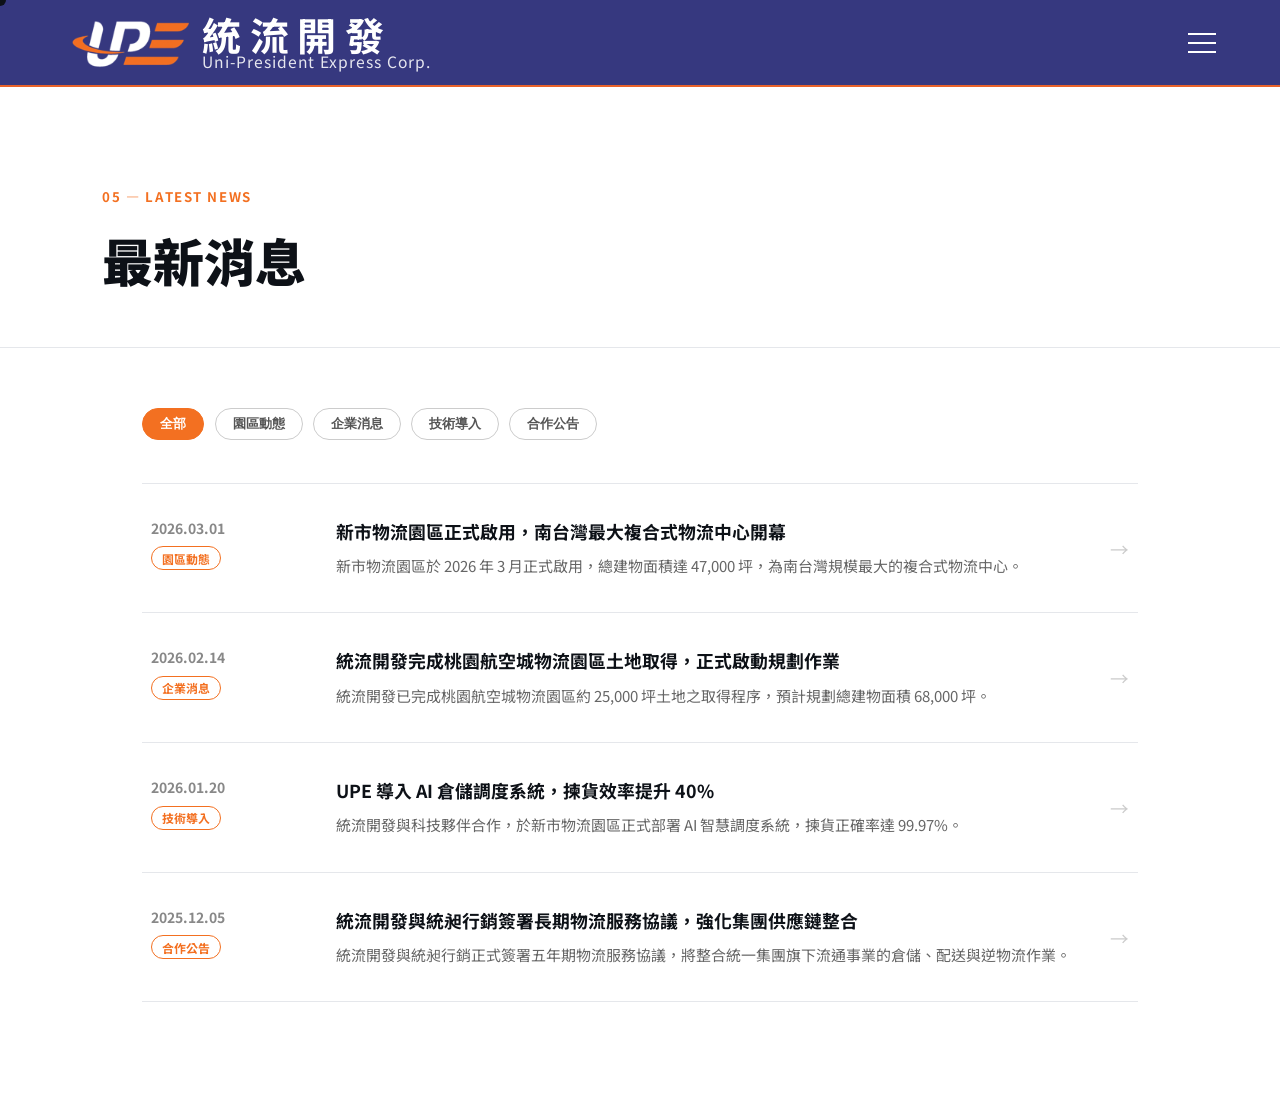
==== commit cfae76be: "Fix: news back button smooth routing; extend hamburger + fix layout at 1025-1280px - news.html: logo" ====
--- a/news.html
+++ b/news.html
@@ -10,7 +10,7 @@
     <link rel="stylesheet" href="style.css">
     <style>
         .news-page-hero {
-            padding: 120px 8% 60px;
+            padding: 100px 8% 50px;
             border-bottom: 1px solid #e5e7eb;
         }
         .news-page-hero .section-tag {
@@ -161,7 +161,7 @@
         }
 
         @media (max-width: 768px) {
-            .news-page-hero { padding: 100px 5% 40px; }
+            .news-page-hero { padding: 40px 5% 30px; }
             .news-page-hero h1 { font-size: 2rem; }
             .news-page-body { padding: 40px 5% 80px; }
             .news-full-link { flex-wrap: wrap; gap: 0.8rem; }
@@ -178,9 +178,9 @@
 
     <nav>
         <div class="logo-container">
-            <img src="images/logo2.png" alt="統流開發 UPE" class="logo-img">
+            <img src="images/logo_v2.png" alt="統流開發 UPE" class="logo-img">
             <div class="logo-text">
-                <span class="logo-zh">統 流 開 發</span>
+                <span class="logo-zh">統流開發</span>
                 <span class="logo-en">Uni-President Express Corp.</span>
             </div>
         </div>
@@ -346,7 +346,7 @@
             const hash = window.location.hash;
             const listView = document.getElementById('news-list-view');
             const articles = document.querySelectorAll('.news-article');
-            const target = hash ? document.querySelector(hash + '.news-article') : null;
+            const target = (hash && hash.length > 1) ? document.querySelector(hash + '.news-article') : null;
 
             if (target) {
                 listView.style.display = 'none';
@@ -356,11 +356,22 @@
             } else {
                 listView.style.display = '';
                 articles.forEach(a => a.classList.remove('active'));
+                window.scrollTo(0, 0);
             }
         }
 
         window.addEventListener('hashchange', route);
+        window.addEventListener('popstate', route);
         route();
+
+        // Back buttons: smooth in-page navigation (no full reload)
+        document.querySelectorAll('.news-article-back').forEach(btn => {
+            btn.addEventListener('click', (e) => {
+                e.preventDefault();
+                history.pushState({}, '', 'news.html');
+                route();
+            });
+        });
 
         // Category filter
         document.querySelectorAll('.news-filter-btn').forEach(btn => {
--- a/style.css
+++ b/style.css
@@ -53,11 +53,11 @@
     border-bottom: 2px solid #E8622A;
     color: #FFFFFF;
 }
-.logo-container { height: 65px; display: flex; align-items: center; gap: 0.8rem; }
-.logo-img { height: 60px; width: auto; object-fit: contain; mix-blend-mode: screen; display: block; }
-.logo-text { display: flex; flex-direction: column; justify-content: center; gap: 0.1rem; }
-.logo-zh { font-size: 1.35rem; font-weight: 700; color: #FFFFFF; letter-spacing: 0.18em; line-height: 1.2; white-space: nowrap; }
-.logo-en { font-size: 0.75rem; color: rgba(255,255,255,0.7); letter-spacing: 0.04em; line-height: 1.2; white-space: nowrap; }
+.logo-container { height: 65px; display: flex; align-items: center; gap: 0.6rem; }
+.logo-img { height: 64px; width: auto; object-fit: contain; display: block; }
+.logo-text { display: flex; flex-direction: column; justify-content: space-between; gap: 0; }
+.logo-zh { font-size: 2.3rem; font-weight: 700; color: #FFFFFF; letter-spacing: 0.22em; line-height: 1; white-space: nowrap; font-family: 'Noto Sans TC', sans-serif; }
+.logo-en { font-size: 0.92rem; color: rgba(255,255,255,0.88); letter-spacing: 0.06em; line-height: 1; white-space: nowrap; font-family: 'Noto Sans TC', sans-serif; }
 .nav-menu { display: flex; gap: 2rem; font-weight: 700; letter-spacing: 0.5px; }
 .nav-menu a { text-decoration: none; color: #FFFFFF; transition: 0.3s; position: relative; display: flex; flex-direction: column; align-items: center; }
 .nav-menu a .nav-zh { font-size: 1.7rem; line-height: 1.3; }
@@ -167,11 +167,11 @@
     z-index: 0;
 }
 
-/* 漸層遮罩：左側暗 */
+/* 漸層遮罩：右下暗（品牌文字區） */
 .hero-overlay {
     position: absolute;
     inset: 0;
-    background: linear-gradient(to right, rgba(0,0,0,0.65) 0%, rgba(0,0,0,0.2) 40%, transparent 65%);
+    background: linear-gradient(to top left, rgba(0,0,0,0.55) 0%, rgba(0,0,0,0.15) 30%, transparent 50%);
     z-index: 1;
 }
 
@@ -189,7 +189,10 @@
     display: block;
     font-weight: 900;
     font-size: clamp(1.6rem, 3.5vw, 3rem);
-    text-shadow: 2px 2px 8px rgba(0,0,0,0.8);
+    text-shadow:
+        0 2px 12px rgba(0,0,0,0.9),
+        0 4px 24px rgba(0,0,0,0.7),
+        2px 2px 4px rgba(0,0,0,0.8);
 }
 .hero-brand-uni     { color: #3498db; }
 .hero-brand-express { color: #e67e22; }
@@ -305,6 +308,7 @@
 
 .editorial-image {
     overflow: hidden;
+    border-radius: 12px;
 }
 .editorial-image img {
     width: 100%;
@@ -626,6 +630,12 @@
 .stat-card .label { font-size: 0.75rem; font-weight: 700; color: var(--text-secondary); margin-bottom: 4px; text-transform: uppercase; letter-spacing: 0.5px; }
 .stat-card .value { font-size: 2.2rem; font-weight: 900; color: var(--text-main); font-family: 'Noto Sans TC', sans-serif; }
 .stat-card:last-child .value { color: var(--accent-orange); }
+.detail-desc {
+    margin-top: 1rem;
+    font-size: 0.95rem;
+    line-height: 1.8;
+    color: var(--text-secondary);
+}
 
 .detail-image-col {
     border-radius: 12px; overflow: hidden;
@@ -761,8 +771,46 @@
 
 /* ── 平板橫向 / 小筆電 (1025px–1280px) ── */
 @media (min-width: 1025px) and (max-width: 1280px) {
-    .hero { height: 55vw; max-height: 680px; overflow: hidden; }
+    /* 切換成 hamburger nav，避免選單在此寬度換行擠壓 */
+    .nav-menu { display: none; }
+    .nav-toggle { display: flex; }
+    nav { position: sticky; top: 0; }
+
+    /* Hero 固定高度，不隨視窗壓縮 */
+    .hero { height: 560px; min-height: 560px; max-height: 560px; overflow: hidden; }
     .hero-title h1 { font-size: clamp(2.8rem, 5vw, 3.8rem); }
+
+    /* Locations：改為直排（同平板），防止三欄過擠 */
+    .locations-container {
+        display: flex;
+        flex-direction: column;
+        gap: 1.5rem;
+    }
+    .map-wrapper { order: 1; width: 100%; align-items: center; }
+    #taiwan-svg { max-width: 220px; }
+    .location-list {
+        order: 2;
+        display: flex;
+        flex-direction: row;
+        overflow-x: auto;
+        gap: 0.8rem;
+        padding-bottom: 0.5rem;
+        -webkit-overflow-scrolling: touch;
+        scroll-snap-type: x mandatory;
+        scrollbar-width: none;
+        padding-left: 0.5rem;
+        padding-right: 0.5rem;
+    }
+    .location-list::-webkit-scrollbar { display: none; }
+    .location-list .park-card {
+        min-width: 280px;
+        max-width: 320px;
+        flex-shrink: 0;
+        scroll-snap-align: start;
+        transform: none !important;
+    }
+    #park-detail-section { order: 3; width: 100%; }
+    .detail-image-col { height: 420px; }
 }
 
 /* ── Responsive ── */
@@ -785,9 +833,9 @@
         margin-bottom: 60px;
     }
     .editorial-01 .editorial-text,
-    .editorial-01 .editorial-image,
-    .editorial-02 .editorial-text,
-    .editorial-02 .editorial-image { order: unset; }
+    .editorial-01 .editorial-image { order: unset; }
+    .editorial-02 .editorial-text { order: 1; }
+    .editorial-02 .editorial-image { order: 2; }
     .editorial-text h2 { font-size: 2.2rem; }
     #about { padding: 80px 6%; }
 
@@ -849,10 +897,10 @@
 /* ── 平板直向 (769px–1024px) ── */
 @media (min-width: 769px) and (max-width: 1024px) {
     /* Nav：relative 讓 hero 獨立在下方 */
-    nav { position: relative; background-color: #30327B; }
-    .logo-img { height: 48px; }
-    .logo-zh { font-size: 0.95rem; letter-spacing: 0.12em; }
-    .logo-en { font-size: 0.55rem; }
+    nav { position: sticky; top: 0; background-color: #30327B; }
+    .logo-img { height: 52px; }
+    .logo-zh { font-size: 1.7rem; letter-spacing: 0.18em; line-height: 1; }
+    .logo-en { font-size: 0.72rem; letter-spacing: 0.05em; line-height: 1; }
 
     /* Hero */
     .hero { height: 60vw; max-height: 600px; min-height: 400px; overflow: hidden; }
@@ -872,12 +920,7 @@
     .hero-title h1 { font-size: clamp(2.4rem, 5.5vw, 3.5rem); line-height: 1.0; }
 
     .hero-overlay {
-        background: linear-gradient(
-            to right,
-            rgba(10, 20, 60, 0.55) 0%,
-            rgba(10, 20, 60, 0.1) 55%,
-            transparent 100%
-        );
+        background: linear-gradient(to top left, rgba(0,0,0,0.55) 0%, rgba(0,0,0,0.15) 30%, transparent 50%);
     }
 }
 
@@ -891,11 +934,11 @@
     section { padding: 60px 5%; }
 
     /* ── Nav ── */
-    nav { padding: 0.6rem 5%; position: relative; background-color: #30327B; }
-    .logo-container { height: 50px; }
-    .logo-img { height: 44px; }
-    .logo-en { display: none; }
-    .logo-zh { font-size: 0.9rem; letter-spacing: 0.1em; }
+    nav { padding: 0.6rem 5%; position: sticky; top: 0; background-color: #30327B; }
+    .logo-container { height: 52px; gap: 0.5rem; }
+    .logo-img { height: 50px; }
+    .logo-zh { font-size: 1.45rem; letter-spacing: 0.15em; line-height: 1; }
+    .logo-en { display: block; font-size: 0.65rem; letter-spacing: 0.04em; line-height: 1; color: rgba(255,255,255,0.82); }
 
     /* ── Hero mobile (481px–768px 基準) ── */
     .hero {
@@ -935,7 +978,7 @@
     }
     /* 遮罩：手機版 */
     .hero-overlay {
-        background: linear-gradient(to right, rgba(0,0,0,0.65) 0%, rgba(0,0,0,0.2) 40%, transparent 65%);
+        background: linear-gradient(to top left, rgba(0,0,0,0.55) 0%, rgba(0,0,0,0.15) 30%, transparent 50%);
     }
     .hero-brand { bottom: 6%; right: 5%; }
     .hero-brand-uni,
@@ -1015,7 +1058,10 @@
         grid-template-columns: max-content auto;
         gap: 0.1rem 0.6rem;
         font-size: 0.82rem;
-    }
+        display: inline-grid;
+    }
+    .info-col { display: flex; flex-direction: column; align-items: center; }
+    .footer-links-row { justify-content: center; }
 
     /* ── Floating Contact Button ── */
     .floating-contact {
@@ -1029,7 +1075,9 @@
 
 /* ── 手機直向 (≤ 480px) ── */
 @media (max-width: 480px) {
-    .logo-img { height: 36px; }
+    .logo-img { height: 42px; }
+    .logo-zh { font-size: 1.2rem; letter-spacing: 0.12em; line-height: 1; }
+    .logo-en { font-size: 0.58rem; line-height: 1; }
 
     .hero {
         height: 85vw;
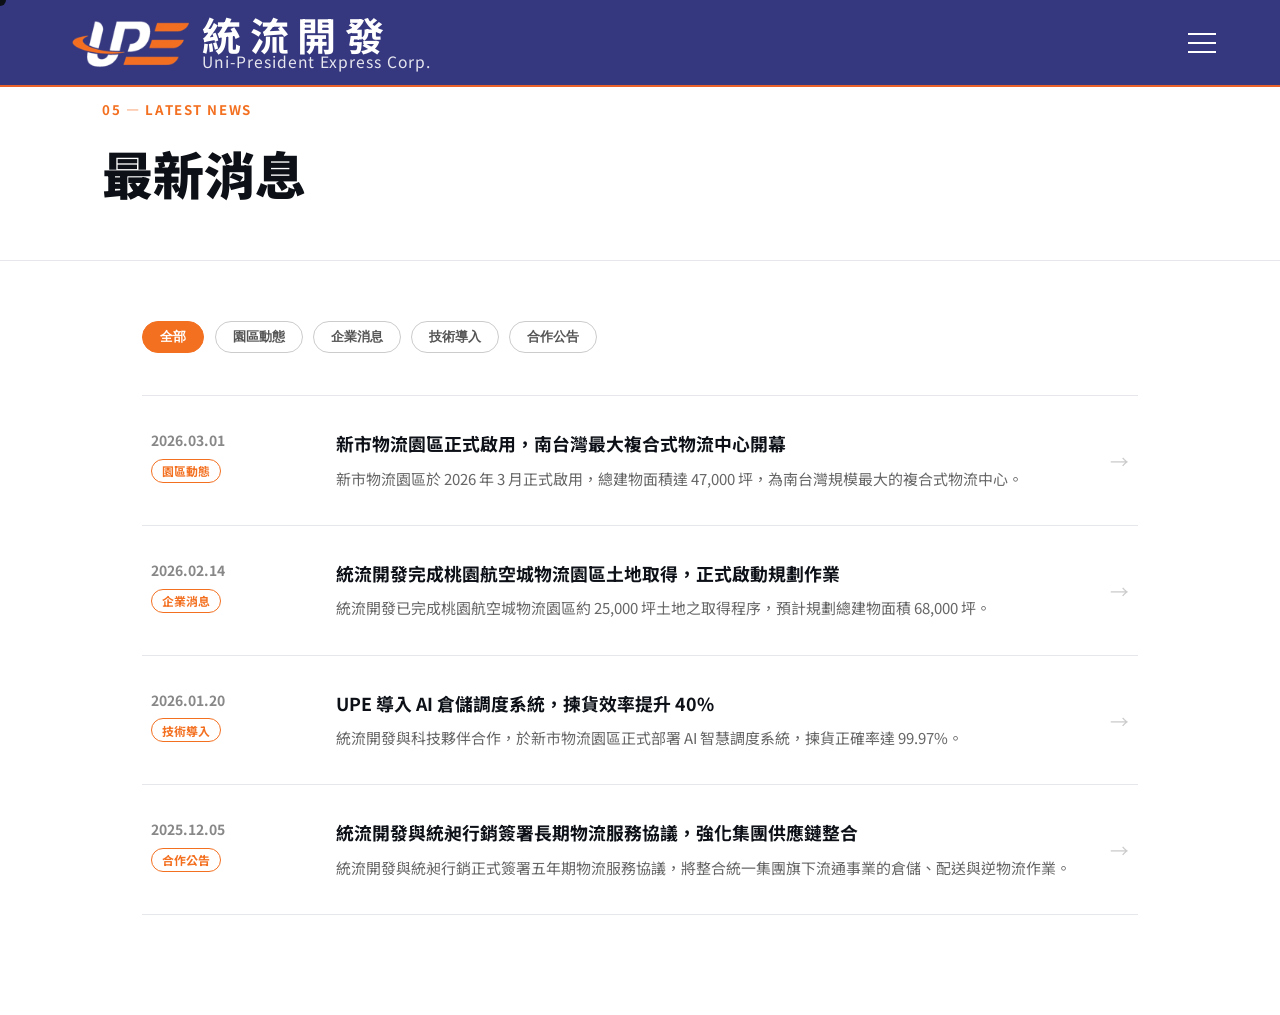
==== commit d8f3ed17: "Feat: add two-option back nav on news article pages Replace single back link with two pill buttons: " ====
--- a/news.html
+++ b/news.html
@@ -124,16 +124,31 @@
             margin: 0 auto;
         }
         .news-article.active { display: block; }
+        .news-article-back-nav {
+            display: flex;
+            gap: 0.8rem;
+            margin-bottom: 2.5rem;
+            flex-wrap: wrap;
+        }
         .news-article-back {
-            display: inline-block;
+            display: inline-flex;
+            align-items: center;
+            gap: 0.3rem;
             font-size: 0.82rem;
             font-weight: 700;
             color: var(--accent-blue);
             text-decoration: none;
-            margin-bottom: 2.5rem;
             letter-spacing: 0.05em;
-        }
-        .news-article-back:hover { color: var(--accent-orange); }
+            padding: 0.4rem 1rem;
+            border: 1px solid currentColor;
+            border-radius: 20px;
+            transition: color 0.2s, background 0.2s, border-color 0.2s;
+        }
+        .news-article-back:hover {
+            color: white;
+            background: var(--accent-orange);
+            border-color: var(--accent-orange);
+        }
         .news-article-date { font-size: 0.82rem; color: #888; font-weight: 700; margin-bottom: 0.5rem; }
         .news-article-tag {
             display: inline-block;
@@ -272,7 +287,10 @@
 
     <!-- Article Detail Views -->
     <div id="n1" class="news-article">
-        <a href="news.html" class="news-article-back">← 返回最新消息</a>
+        <div class="news-article-back-nav">
+            <a href="index.html" class="news-article-back">← 首頁</a>
+            <a href="news.html" class="news-article-back js-back-to-list">← 所有最新消息</a>
+        </div>
         <div class="news-article-date">2026.03.01</div>
         <span class="news-article-tag">園區動態</span>
         <h2>新市物流園區正式啟用，南台灣最大複合式物流中心開幕</h2>
@@ -282,7 +300,10 @@
     </div>
 
     <div id="n2" class="news-article">
-        <a href="news.html" class="news-article-back">← 返回最新消息</a>
+        <div class="news-article-back-nav">
+            <a href="index.html" class="news-article-back">← 首頁</a>
+            <a href="news.html" class="news-article-back js-back-to-list">← 所有最新消息</a>
+        </div>
         <div class="news-article-date">2026.02.14</div>
         <span class="news-article-tag">企業消息</span>
         <h2>統流開發完成桃園航空城物流園區土地取得，正式啟動規劃作業</h2>
@@ -292,7 +313,10 @@
     </div>
 
     <div id="n3" class="news-article">
-        <a href="news.html" class="news-article-back">← 返回最新消息</a>
+        <div class="news-article-back-nav">
+            <a href="index.html" class="news-article-back">← 首頁</a>
+            <a href="news.html" class="news-article-back js-back-to-list">← 所有最新消息</a>
+        </div>
         <div class="news-article-date">2026.01.20</div>
         <span class="news-article-tag">技術導入</span>
         <h2>UPE 導入 AI 倉儲調度系統，揀貨效率提升 40%</h2>
@@ -302,7 +326,10 @@
     </div>
 
     <div id="n4" class="news-article">
-        <a href="news.html" class="news-article-back">← 返回最新消息</a>
+        <div class="news-article-back-nav">
+            <a href="index.html" class="news-article-back">← 首頁</a>
+            <a href="news.html" class="news-article-back js-back-to-list">← 所有最新消息</a>
+        </div>
         <div class="news-article-date">2025.12.05</div>
         <span class="news-article-tag">合作公告</span>
         <h2>統流開發與統昶行銷簽署長期物流服務協議，強化集團供應鏈整合</h2>
@@ -364,8 +391,8 @@
         window.addEventListener('popstate', route);
         route();
 
-        // Back buttons: smooth in-page navigation (no full reload)
-        document.querySelectorAll('.news-article-back').forEach(btn => {
+        // Back to list buttons: smooth in-page navigation (no full reload)
+        document.querySelectorAll('.js-back-to-list').forEach(btn => {
             btn.addEventListener('click', (e) => {
                 e.preventDefault();
                 history.pushState({}, '', 'news.html');
--- a/style.css
+++ b/style.css
@@ -307,15 +307,15 @@
 }
 
 .editorial-image {
+    border-radius: 12px;
     overflow: hidden;
-    border-radius: 12px;
+    aspect-ratio: 16 / 9;
 }
 .editorial-image img {
     width: 100%;
     height: 100%;
     object-fit: cover;
     display: block;
-    aspect-ratio: 4/3;
     transition: transform 0.6s cubic-bezier(0.16, 1, 0.3, 1);
 }
 .editorial-image:hover img {
@@ -523,6 +523,19 @@
 
 /* ── 6. Locations ── */
 .locations-container { display: grid; grid-template-columns: 1fr 0.6fr 1.4fr; gap: 2rem; align-items: center; }
+.location-list-wrapper { position: relative; display: flex; align-items: center; gap: 0.5rem; }
+.card-list-nav {
+    display: none; /* hidden on desktop – cards are vertical list */
+    flex-shrink: 0;
+    width: 36px; height: 36px; border-radius: 50%;
+    border: 1px solid var(--border-light);
+    background: white;
+    color: var(--text-primary); font-size: 1.4rem; line-height: 1;
+    align-items: center; justify-content: center;
+    cursor: pointer; transition: background 0.2s, border-color 0.2s;
+    z-index: 10;
+}
+.card-list-nav:hover { background: var(--accent-orange); border-color: var(--accent-orange); color: white; }
 .location-list { display: flex; flex-direction: column; gap: 0.5rem; }
 .park-card {
     background: white; padding: 1.2rem; border: 1px solid var(--border-light);
@@ -640,10 +653,10 @@
 .detail-image-col {
     border-radius: 12px; overflow: hidden;
     box-shadow: 0 10px 30px rgba(0,0,0,0.1); position: relative; background: #E2E8F0;
-    width: 100%; height: 450px;
+    width: 100%; aspect-ratio: 16 / 9;
 }
 .detail-image-col img {
-    width: 100%; height: 100%; object-fit: cover;
+    width: 100%; height: 100%; object-fit: cover; display: block;
     background-color: #E2E8F0;
 }
 
@@ -774,7 +787,7 @@
     /* 切換成 hamburger nav，避免選單在此寬度換行擠壓 */
     .nav-menu { display: none; }
     .nav-toggle { display: flex; }
-    nav { position: sticky; top: 0; }
+    nav { position: fixed; top: 0; width: 100%; }
 
     /* Hero 固定高度，不隨視窗壓縮 */
     .hero { height: 560px; min-height: 560px; max-height: 560px; overflow: hidden; }
@@ -790,6 +803,8 @@
     #taiwan-svg { max-width: 220px; }
     .location-list {
         order: 2;
+        flex: 1;
+        min-width: 0;
         display: flex;
         flex-direction: row;
         overflow-x: auto;
@@ -806,11 +821,11 @@
         min-width: 280px;
         max-width: 320px;
         flex-shrink: 0;
-        scroll-snap-align: start;
+        scroll-snap-align: center;
         transform: none !important;
     }
+    .card-list-nav { display: flex; }
     #park-detail-section { order: 3; width: 100%; }
-    .detail-image-col { height: 420px; }
 }
 
 /* ── Responsive ── */
@@ -863,6 +878,8 @@
     #taiwan-svg { max-width: 200px; }
     .location-list {
         order: 2;
+        flex: 1;
+        min-width: 0;
         display: flex;
         flex-direction: row;
         overflow-x: auto;
@@ -880,30 +897,35 @@
         min-width: 220px;
         max-width: 260px;
         flex-shrink: 0;
-        scroll-snap-align: start;
+        scroll-snap-align: center;
         transform: none !important;
     }
     #park-detail-section {
         order: 3;
         width: 100%;
     }
-    .detail-image-col { height: 250px; }
     .detail-image-col img { width: 100%; height: 100%; object-fit: cover; }
+
+    /* Card list arrows */
+    .card-list-nav { display: flex; }
 
     /* Footer */
     .footer-info { text-align: center; }
+    .info-col { display: flex; flex-direction: column; align-items: center; }
+    .footer-links-row { justify-content: center; }
+    .contact-grid { display: inline-grid; }
 }
 
 /* ── 平板直向 (769px–1024px) ── */
 @media (min-width: 769px) and (max-width: 1024px) {
     /* Nav：relative 讓 hero 獨立在下方 */
-    nav { position: sticky; top: 0; background-color: #30327B; }
+    nav { position: fixed; top: 0; width: 100%; background-color: #30327B; }
     .logo-img { height: 52px; }
     .logo-zh { font-size: 1.7rem; letter-spacing: 0.18em; line-height: 1; }
     .logo-en { font-size: 0.72rem; letter-spacing: 0.05em; line-height: 1; }
 
     /* Hero */
-    .hero { height: 60vw; max-height: 600px; min-height: 400px; overflow: hidden; }
+    .hero { height: 500px; min-height: 500px; max-height: 500px; overflow: hidden; }
     .hero-bg {
         position: absolute;
         inset: 0;
@@ -934,7 +956,7 @@
     section { padding: 60px 5%; }
 
     /* ── Nav ── */
-    nav { padding: 0.6rem 5%; position: sticky; top: 0; background-color: #30327B; }
+    nav { padding: 0.6rem 5%; position: fixed; top: 0; width: 100%; background-color: #30327B; }
     .logo-container { height: 52px; gap: 0.5rem; }
     .logo-img { height: 50px; }
     .logo-zh { font-size: 1.45rem; letter-spacing: 0.15em; line-height: 1; }
@@ -942,9 +964,9 @@
 
     /* ── Hero mobile (481px–768px 基準) ── */
     .hero {
-        height: 70vw;
-        min-height: 360px;
-        max-height: 520px;
+        height: 420px;
+        min-height: 420px;
+        max-height: 420px;
         overflow: hidden;
         background-color: #1B2E4B;
     }
@@ -1026,21 +1048,18 @@
     #locations { padding: 60px 5%; }
     #locations h2 { font-size: 1.8rem !important; margin-bottom: 1.5rem !important; }
 
-    /* 手機：一次顯示一張卡片的 carousel
-       90vw ≈ section content width（section 左右各 5% padding）
-       card = 82vw，padding-right = 8vw，確保最後一張可捲到
-       needed: padding-right >= containerWidth - cardWidth = 90vw - 82vw = 8vw ✓ */
+    /* 手機：一次顯示一張卡片的 carousel，scroll-snap-align: center 置中
+       container ≈ 90vw，card = 82vw → 兩側各 4vw padding 讓首尾卡片也能置中 */
     .location-list {
         padding-left: 4vw;
-        padding-right: 8vw;
+        padding-right: 4vw;
     }
     .location-list .park-card {
         min-width: 82vw;
         max-width: 82vw;
-    }
-
-    /* 詳細面板圖片：高度改用 aspect-ratio 自適應 */
-    .detail-image-col { height: auto; aspect-ratio: 16/9; }
+        scroll-snap-align: center;
+    }
+
     .detail-stats-container { gap: 1.5rem; flex-wrap: wrap; }
     .stat-card .value { font-size: 1.6rem; }
 
@@ -1080,9 +1099,9 @@
     .logo-en { font-size: 0.58rem; line-height: 1; }
 
     .hero {
-        height: 85vw;
-        min-height: 320px;
-        max-height: 480px;
+        height: 360px;
+        min-height: 360px;
+        max-height: 360px;
         overflow: hidden;
     }
     .hero-title {
